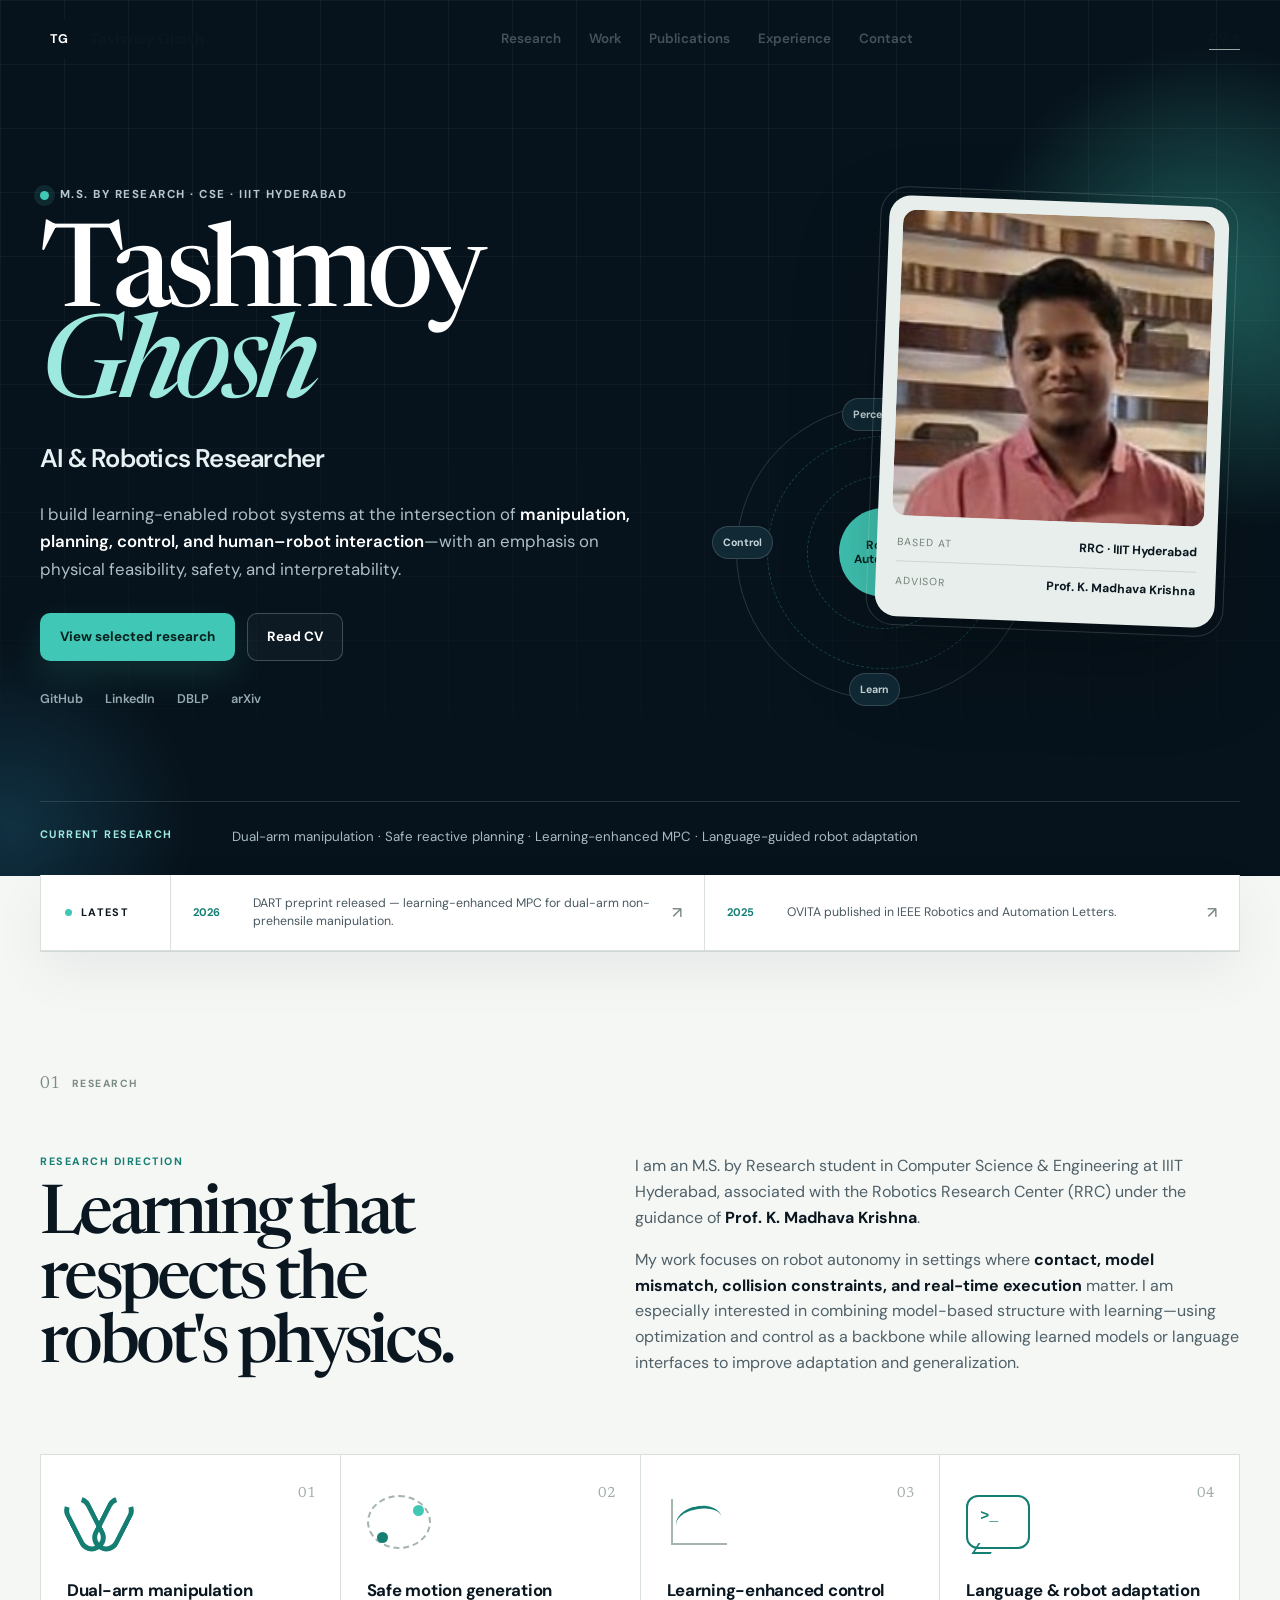
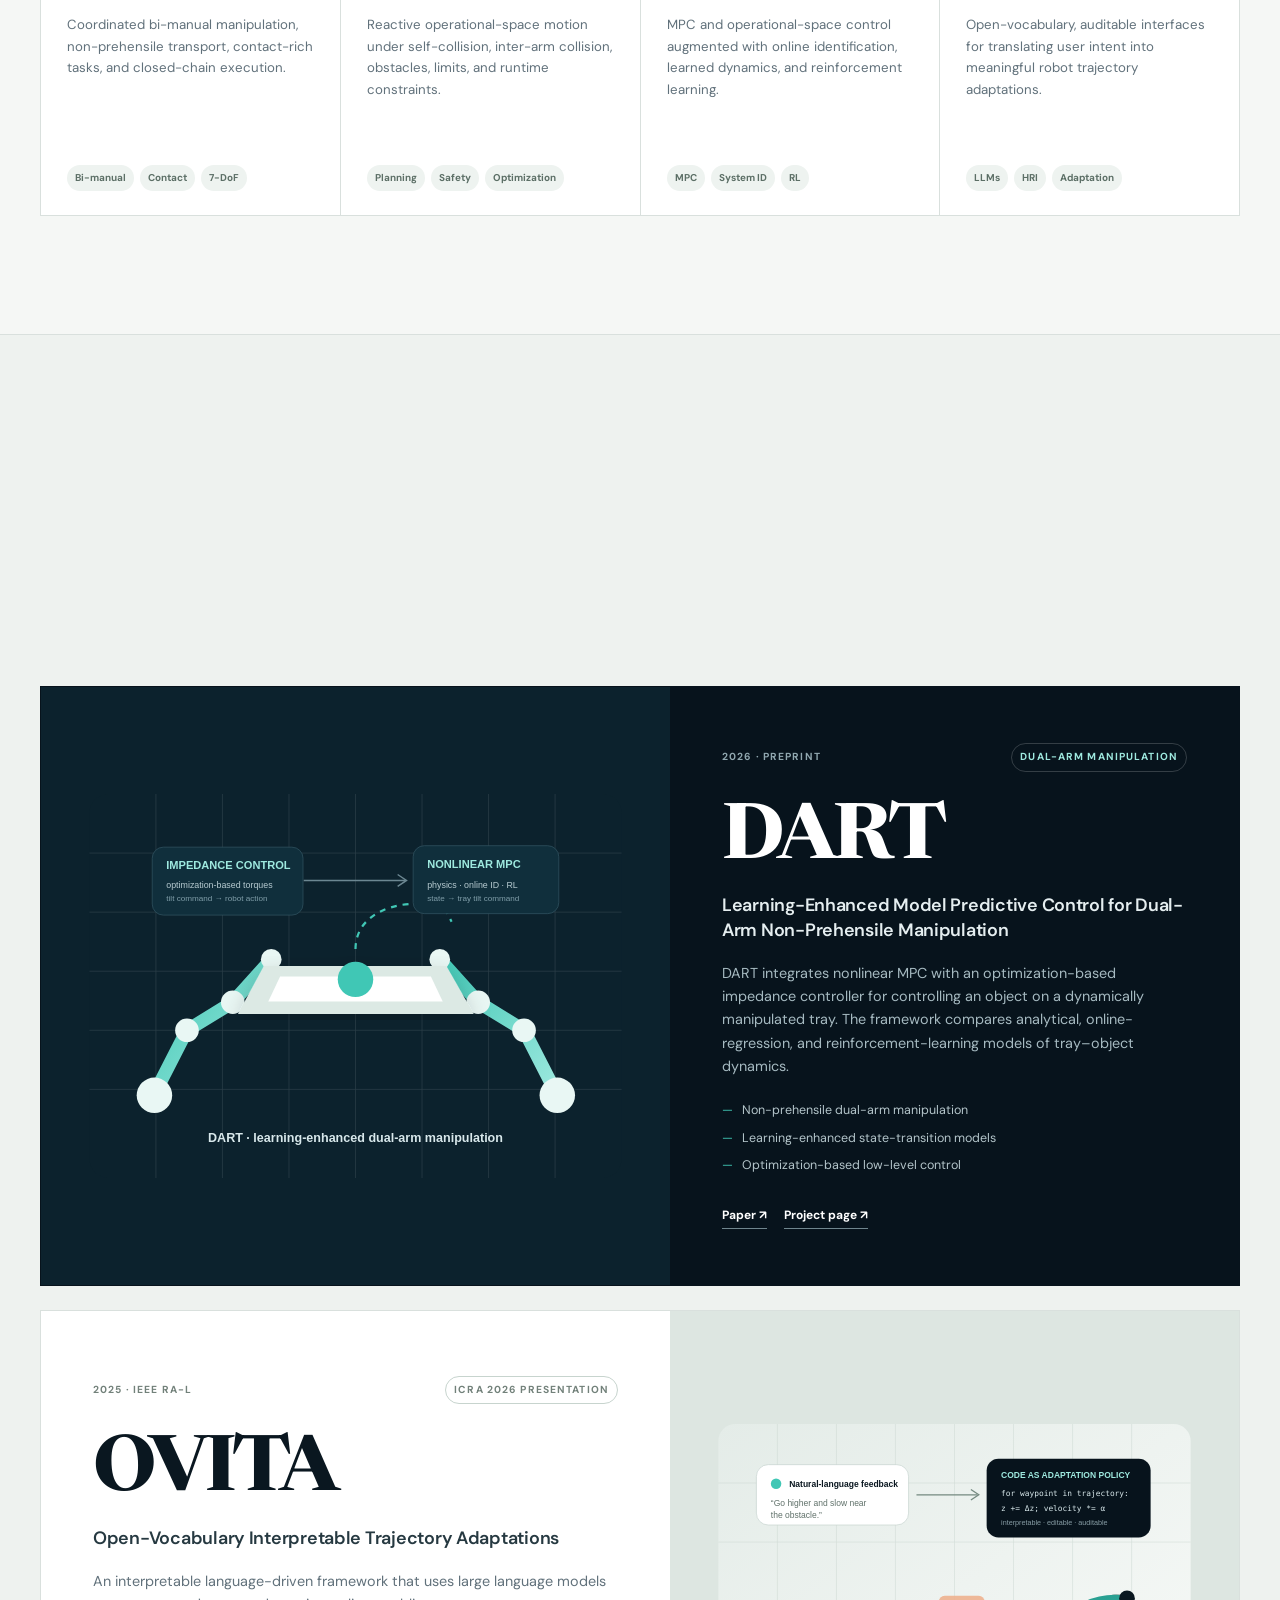
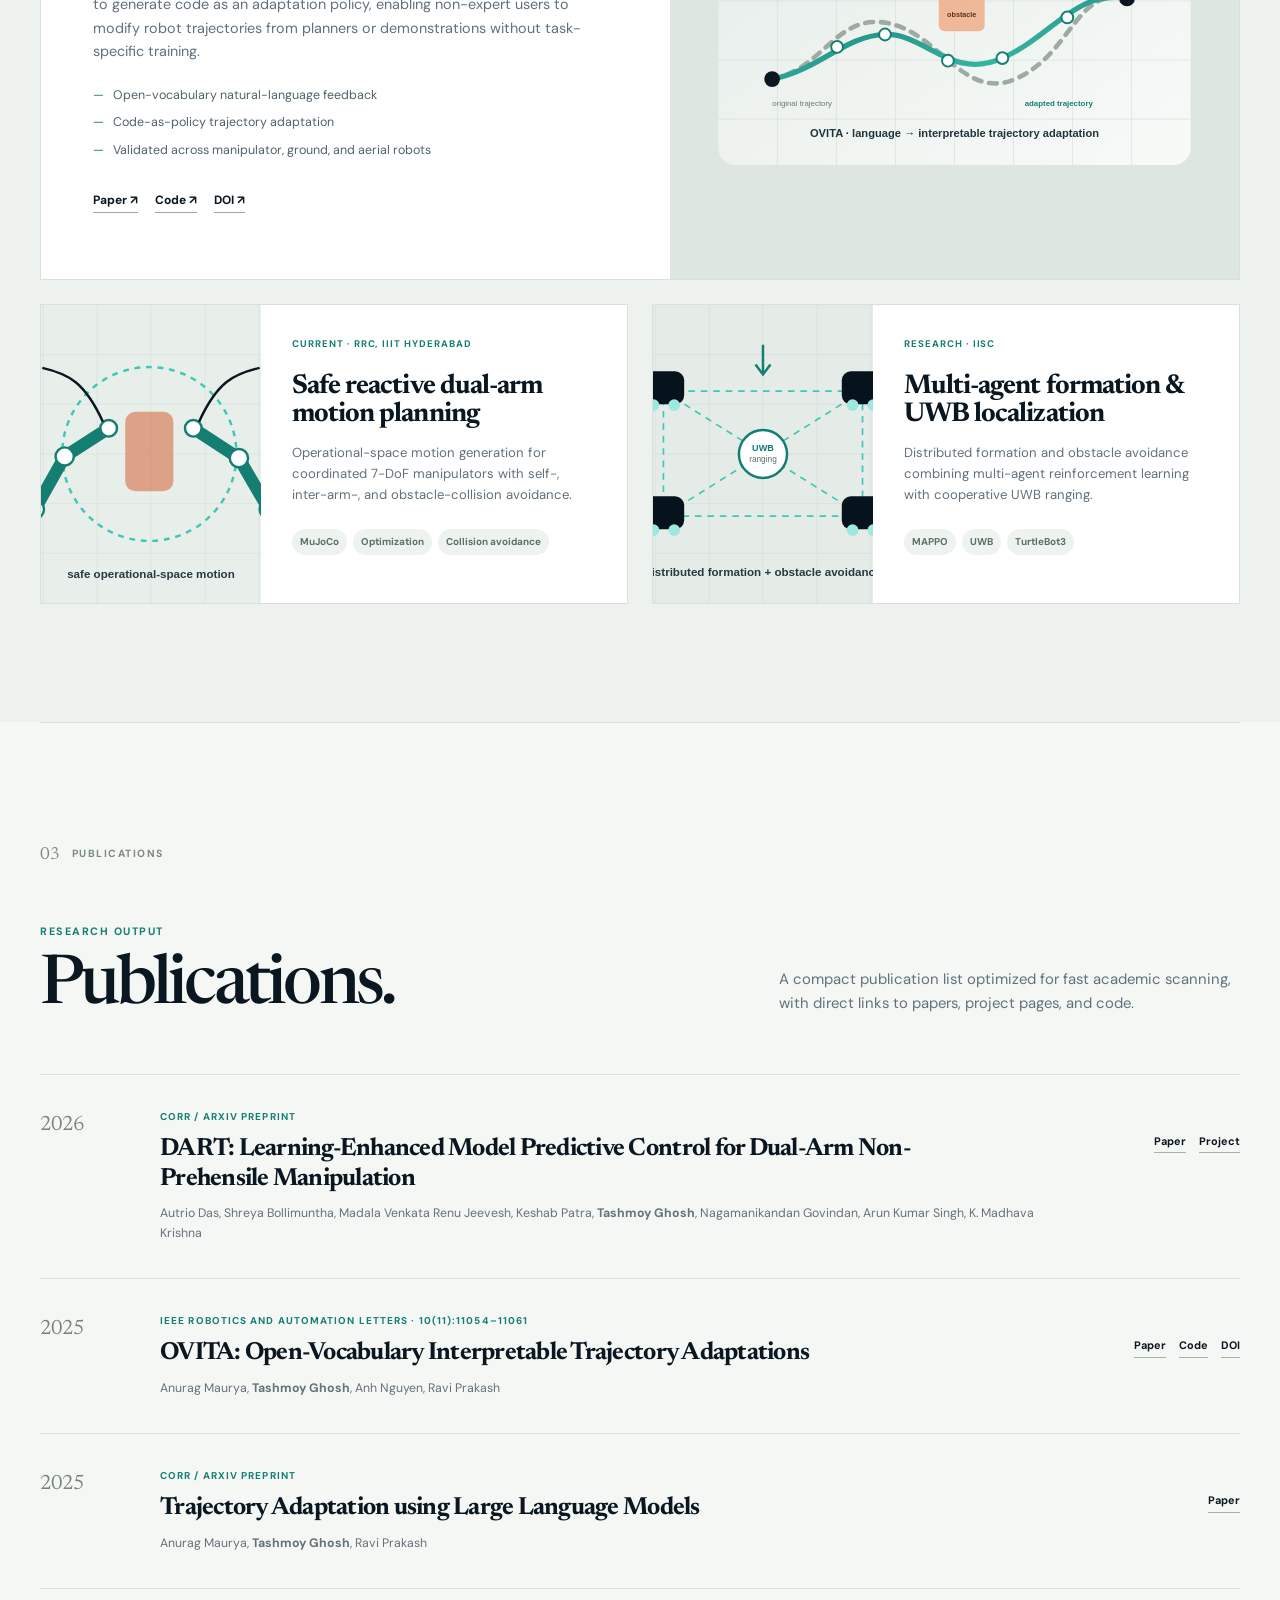
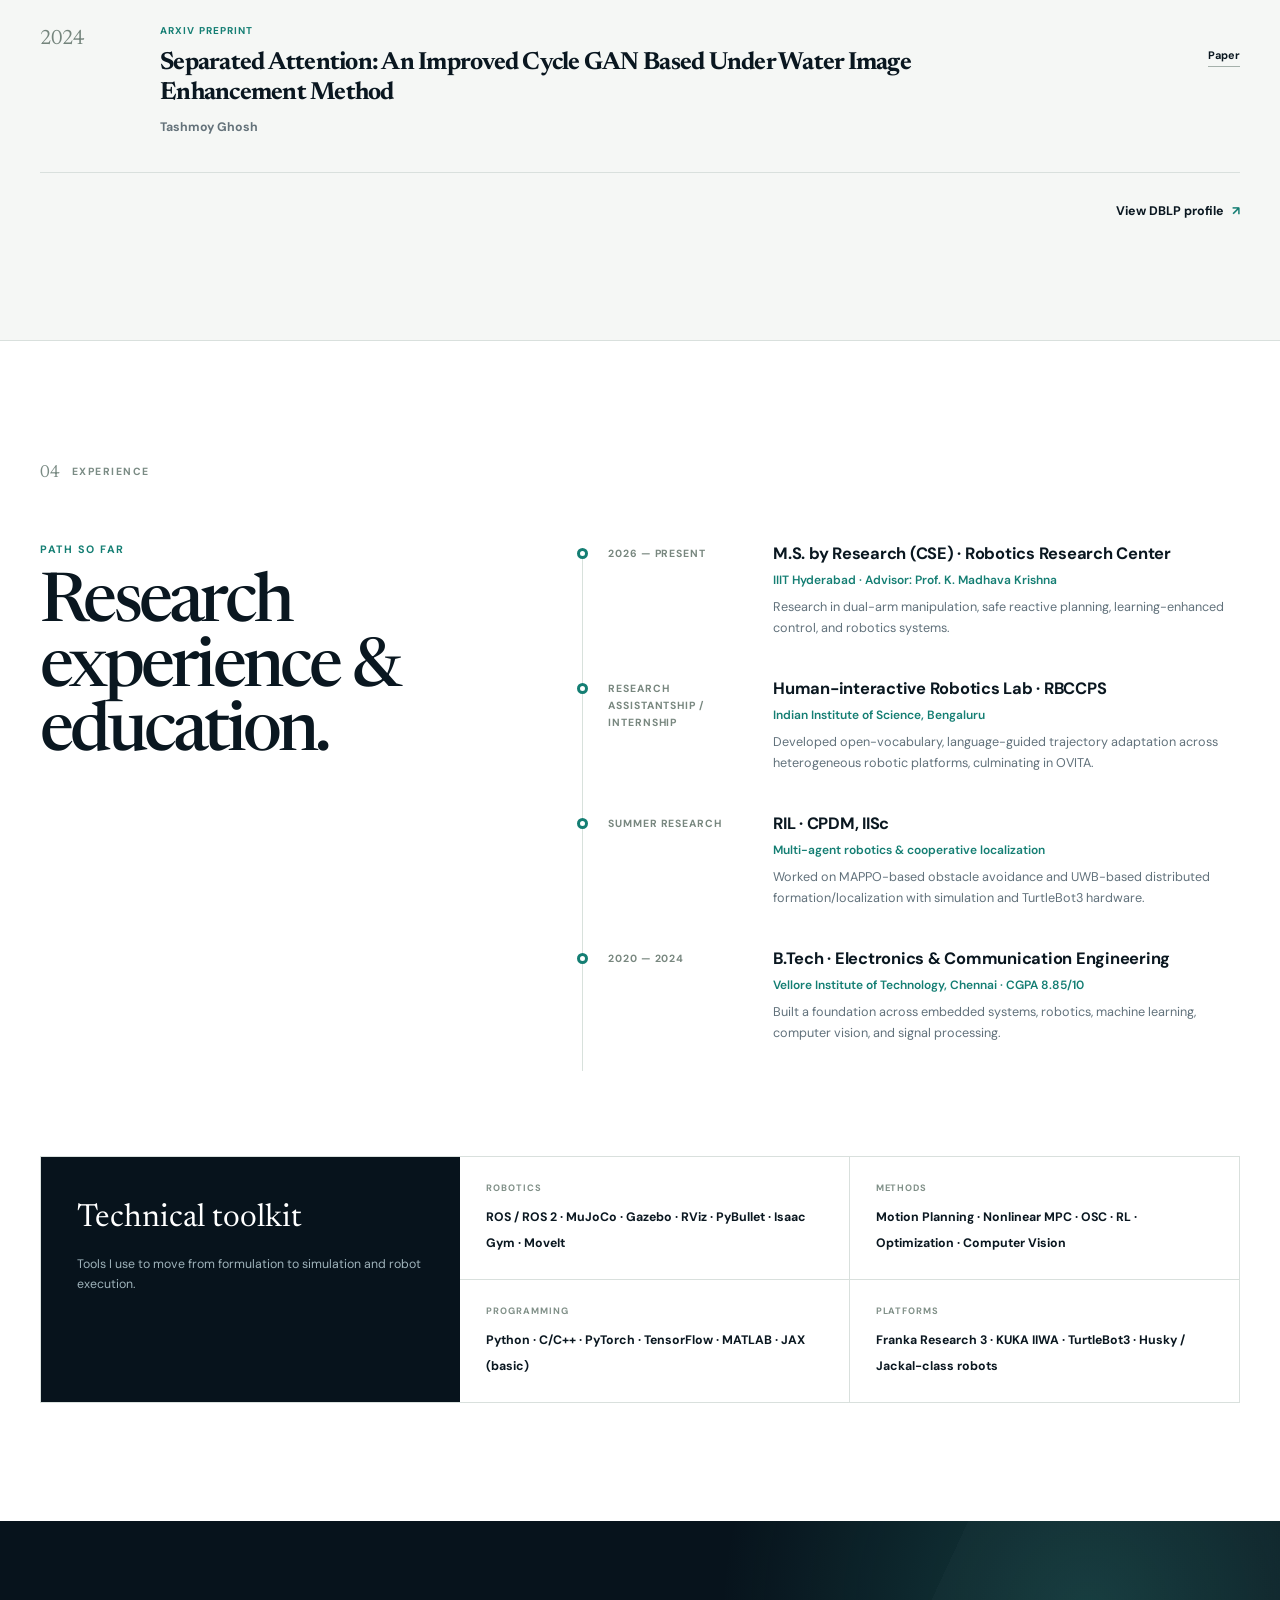
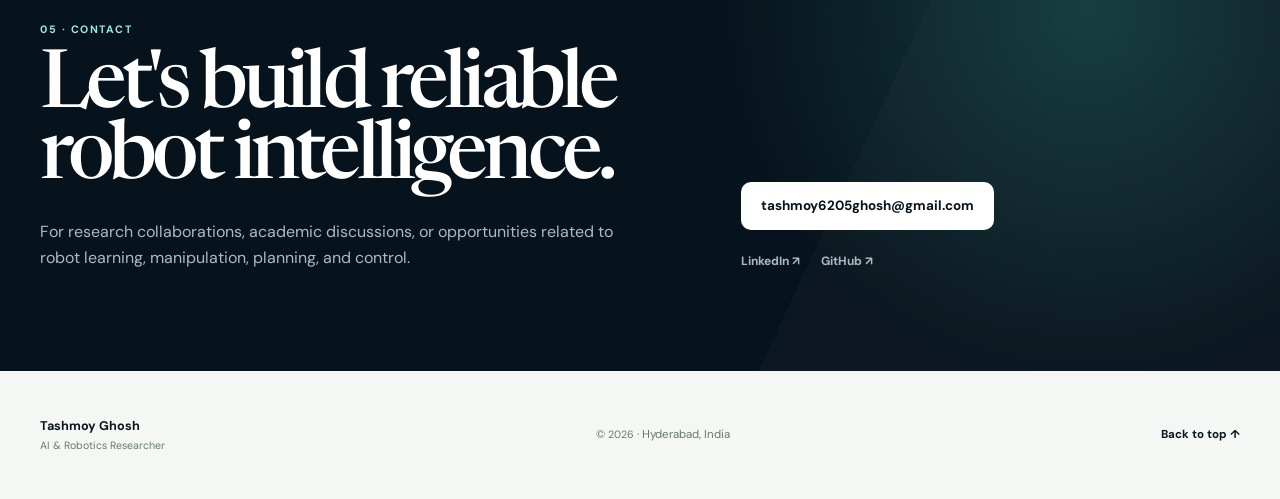
==== index.html @ d4a2280a "Update portfolio" ====
<!doctype html>
<html lang="en">
<head>
  <meta charset="utf-8" />
  <meta name="viewport" content="width=device-width, initial-scale=1" />
  <meta name="theme-color" content="#07131c" />
  <meta name="description" content="Tashmoy Ghosh — AI & Robotics Researcher and M.S. by Research (CSE) student at IIIT Hyderabad. Research in robot learning, dual-arm manipulation, safe motion generation, model predictive control, and language-guided robotics." />
  <meta name="author" content="Tashmoy Ghosh" />
  <meta name="robots" content="index,follow" />
  <link rel="canonical" href="https://tashmoy966.github.io/" />
  <meta property="og:title" content="Tashmoy Ghosh | AI & Robotics Researcher" />
  <meta property="og:description" content="Research portfolio spanning robot learning, dual-arm manipulation, safe motion generation, model predictive control, and interpretable human–robot interaction." />
  <meta property="og:type" content="website" />
  <meta property="og:url" content="https://tashmoy966.github.io/" />
  <meta property="og:image" content="assets/tashmoy-ghosh.jpg" />
  <meta name="twitter:card" content="summary" />
  <title>Tashmoy Ghosh | AI & Robotics Researcher</title>
  <link rel="icon" href="assets/favicon.svg" type="image/svg+xml" />
  <link rel="preconnect" href="https://fonts.googleapis.com" />
  <link rel="preconnect" href="https://fonts.gstatic.com" crossorigin />
  <link href="https://fonts.googleapis.com/css2?family=DM+Sans:wght@400;500;600;700&family=Newsreader:opsz,wght@6..72,500;6..72,600&display=swap" rel="stylesheet" />
  <link rel="stylesheet" href="styles.css" />
  <script type="application/ld+json">
  {
    "@context": "https://schema.org",
    "@type": "Person",
    "name": "Tashmoy Ghosh",
    "url": "https://tashmoy966.github.io/",
    "image": "https://tashmoy966.github.io/assets/tashmoy-ghosh.jpg",
    "jobTitle": "AI & Robotics Researcher",
    "affiliation": {
      "@type": "EducationalOrganization",
      "name": "International Institute of Information Technology, Hyderabad"
    },
    "alumniOf": {
      "@type": "CollegeOrUniversity",
      "name": "Vellore Institute of Technology, Chennai"
    },
    "knowsAbout": [
      "Robot Learning", "Dual-Arm Manipulation", "Motion Planning", "Model Predictive Control",
      "Operational Space Control", "Reinforcement Learning", "Human-Robot Interaction"
    ],
    "sameAs": [
      "https://www.linkedin.com/in/tashmoy-ghosh-81ab42217/",
      "https://github.com/Tashmoy966",
      "https://dblp.org/pid/375/3128"
    ]
  }
  </script>
</head>
<body>
  <a class="skip-link" href="#main">Skip to content</a>
  <div class="scroll-progress" id="scrollProgress" aria-hidden="true"></div>

  <header class="site-header" id="top">
    <nav class="nav shell" aria-label="Primary navigation">
      <a class="brand" href="#top" aria-label="Tashmoy Ghosh home">
        <span class="brand-mark">TG</span><span class="brand-name">Tashmoy Ghosh</span>
      </a>
      <div class="nav-links" id="navLinks">
        <a href="#research">Research</a>
        <a href="#work">Work</a>
        <a href="#publications">Publications</a>
        <a href="#experience">Experience</a>
        <a href="#contact">Contact</a>
      </div>
      <div class="nav-actions">
        <a class="nav-cv" href="cv.html">CV <span aria-hidden="true">↗</span></a>
        <button class="menu-button" id="menuButton" aria-expanded="false" aria-controls="navLinks" aria-label="Open navigation menu">
          <span></span><span></span>
        </button>
      </div>
    </nav>
  </header>

  <main id="main">
    <section class="hero">
      <div class="hero-bg" aria-hidden="true">
        <div class="hero-grid"></div>
        <div class="orb orb-a"></div><div class="orb orb-b"></div>
      </div>
      <div class="hero-inner shell">
        <div class="hero-copy reveal">
          <div class="hero-kicker"><span class="signal"></span> M.S. by Research · CSE · IIIT Hyderabad</div>
          <h1>Tashmoy<br /><em>Ghosh</em></h1>
          <p class="hero-role">AI &amp; Robotics Researcher</p>
          <p class="hero-intro">I build learning-enabled robot systems at the intersection of <strong>manipulation, planning, control, and human–robot interaction</strong>—with an emphasis on physical feasibility, safety, and interpretability.</p>
          <div class="hero-actions">
            <a class="button primary" href="#work">View selected research</a>
            <a class="button subtle" href="cv.html">Read CV</a>
          </div>
          <div class="profile-links" aria-label="External profiles">
            <a href="https://github.com/Tashmoy966" target="_blank" rel="noopener">GitHub</a>
            <a href="https://www.linkedin.com/in/tashmoy-ghosh-81ab42217/" target="_blank" rel="noopener">LinkedIn</a>
            <a href="https://dblp.org/pid/375/3128" target="_blank" rel="noopener">DBLP</a>
            <a href="https://arxiv.org/search/?query=Tashmoy+Ghosh&searchtype=author" target="_blank" rel="noopener">arXiv</a>
          </div>
        </div>

        <aside class="hero-stage reveal" aria-label="Portrait and research overview">
          <div class="portrait-card">
            <img src="assets/tashmoy-ghosh.jpg" alt="Portrait of Tashmoy Ghosh" />
            <div class="portrait-meta">
              <div><span>Based at</span><strong>RRC · IIIT Hyderabad</strong></div>
              <div><span>Advisor</span><strong>Prof. K. Madhava Krishna</strong></div>
            </div>
          </div>
          <div class="research-loop" aria-label="Research loop: perceive, plan, learn, control">
            <div class="loop-center"><span>Robot<br />Autonomy</span></div>
            <div class="loop-node n1">Perceive</div>
            <div class="loop-node n2">Plan</div>
            <div class="loop-node n3">Learn</div>
            <div class="loop-node n4">Control</div>
          </div>
        </aside>
      </div>
      <div class="hero-bottom shell reveal">
        <span>Current research</span>
        <p>Dual-arm manipulation · Safe reactive planning · Learning-enhanced MPC · Language-guided robot adaptation</p>
      </div>
    </section>

    <section class="latest shell reveal" aria-label="Latest research updates">
      <div class="latest-title"><span class="mini-dot"></span> Latest</div>
      <a class="latest-item" href="https://arxiv.org/abs/2604.17833" target="_blank" rel="noopener">
        <time>2026</time><span>DART preprint released — learning-enhanced MPC for dual-arm non-prehensile manipulation.</span><b>↗</b>
      </a>
      <a class="latest-item" href="https://doi.org/10.1109/LRA.2025.3606309" target="_blank" rel="noopener">
        <time>2025</time><span>OVITA published in IEEE Robotics and Automation Letters.</span><b>↗</b>
      </a>
    </section>

    <section class="section shell" id="research">
      <div class="section-index reveal"><span>01</span><p>Research</p></div>
      <div class="research-intro">
        <div class="section-heading reveal">
          <p class="eyebrow">Research direction</p>
          <h2>Learning that respects the robot's physics.</h2>
        </div>
        <div class="research-copy reveal">
          <p>I am an M.S. by Research student in Computer Science &amp; Engineering at IIIT Hyderabad, associated with the Robotics Research Center (RRC) under the guidance of <strong>Prof. K. Madhava Krishna</strong>.</p>
          <p>My work focuses on robot autonomy in settings where <strong>contact, model mismatch, collision constraints, and real-time execution</strong> matter. I am especially interested in combining model-based structure with learning—using optimization and control as a backbone while allowing learned models or language interfaces to improve adaptation and generalization.</p>
        </div>
      </div>

      <div class="focus-grid">
        <article class="focus-card reveal">
          <div class="focus-icon"><span class="icon-dual" aria-hidden="true"></span></div>
          <span class="focus-num">01</span>
          <h3>Dual-arm manipulation</h3>
          <p>Coordinated bi-manual manipulation, non-prehensile transport, contact-rich tasks, and closed-chain execution.</p>
          <div class="chips"><span>Bi-manual</span><span>Contact</span><span>7-DoF</span></div>
        </article>
        <article class="focus-card reveal">
          <div class="focus-icon"><span class="icon-path" aria-hidden="true"></span></div>
          <span class="focus-num">02</span>
          <h3>Safe motion generation</h3>
          <p>Reactive operational-space motion under self-collision, inter-arm collision, obstacles, limits, and runtime constraints.</p>
          <div class="chips"><span>Planning</span><span>Safety</span><span>Optimization</span></div>
        </article>
        <article class="focus-card reveal">
          <div class="focus-icon"><span class="icon-control" aria-hidden="true"></span></div>
          <span class="focus-num">03</span>
          <h3>Learning-enhanced control</h3>
          <p>MPC and operational-space control augmented with online identification, learned dynamics, and reinforcement learning.</p>
          <div class="chips"><span>MPC</span><span>System ID</span><span>RL</span></div>
        </article>
        <article class="focus-card reveal">
          <div class="focus-icon"><span class="icon-language" aria-hidden="true"></span></div>
          <span class="focus-num">04</span>
          <h3>Language &amp; robot adaptation</h3>
          <p>Open-vocabulary, auditable interfaces for translating user intent into meaningful robot trajectory adaptations.</p>
          <div class="chips"><span>LLMs</span><span>HRI</span><span>Adaptation</span></div>
        </article>
      </div>
    </section>

    <section class="section work-section" id="work">
      <div class="shell">
        <div class="section-index reveal"><span>02</span><p>Selected work</p></div>
        <div class="section-heading split reveal">
          <div><p class="eyebrow">Featured research</p><h2>Selected work.</h2></div>
          <p>Projects that best represent my current research trajectory—from model-based control and dual-arm manipulation to language-guided robot adaptation.</p>
        </div>

        <article class="feature feature-dark reveal">
          <div class="feature-visual"><img src="assets/dart-visual.svg" alt="Stylized visual abstract of DART showing two robot arms controlling a tray through an MPC feedback loop" /></div>
          <div class="feature-content">
            <div class="feature-topline"><span>2026 · Preprint</span><span class="venue">Dual-arm manipulation</span></div>
            <h3>DART</h3>
            <p class="feature-subtitle">Learning-Enhanced Model Predictive Control for Dual-Arm Non-Prehensile Manipulation</p>
            <p>DART integrates nonlinear MPC with an optimization-based impedance controller for controlling an object on a dynamically manipulated tray. The framework compares analytical, online-regression, and reinforcement-learning models of tray–object dynamics.</p>
            <ul class="feature-points"><li>Non-prehensile dual-arm manipulation</li><li>Learning-enhanced state-transition models</li><li>Optimization-based low-level control</li></ul>
            <div class="feature-links"><a href="https://arxiv.org/abs/2604.17833" target="_blank" rel="noopener">Paper ↗</a><a href="https://dart-icra.github.io/dart/" target="_blank" rel="noopener">Project page ↗</a></div>
          </div>
        </article>

        <article class="feature reveal">
          <div class="feature-content">
            <div class="feature-topline"><span>2025 · IEEE RA-L</span><span class="venue">ICRA 2026 presentation</span></div>
            <h3>OVITA</h3>
            <p class="feature-subtitle">Open-Vocabulary Interpretable Trajectory Adaptations</p>
            <p>An interpretable language-driven framework that uses large language models to generate code as an adaptation policy, enabling non-expert users to modify robot trajectories from planners or demonstrations without task-specific training.</p>
            <ul class="feature-points"><li>Open-vocabulary natural-language feedback</li><li>Code-as-policy trajectory adaptation</li><li>Validated across manipulator, ground, and aerial robots</li></ul>
            <div class="feature-links"><a href="https://arxiv.org/abs/2508.17260" target="_blank" rel="noopener">Paper ↗</a><a href="https://github.com/anurag-overfits/OVITA" target="_blank" rel="noopener">Code ↗</a><a href="https://doi.org/10.1109/LRA.2025.3606309" target="_blank" rel="noopener">DOI ↗</a></div>
          </div>
          <div class="feature-visual"><img src="assets/ovita-visual.svg" alt="Stylized visual abstract of OVITA showing natural-language feedback transformed into code and an adapted robot trajectory" /></div>
        </article>

        <div class="secondary-work">
          <article class="project-card reveal">
            <img src="assets/safety-visual.svg" alt="Stylized operational-space obstacle avoidance diagram" />
            <div><span class="project-kicker">Current · RRC, IIIT Hyderabad</span><h3>Safe reactive dual-arm motion planning</h3><p>Operational-space motion generation for coordinated 7-DoF manipulators with self-, inter-arm-, and obstacle-collision avoidance.</p><div class="chips"><span>MuJoCo</span><span>Optimization</span><span>Collision avoidance</span></div></div>
          </article>
          <article class="project-card reveal">
            <img src="assets/multiagent-visual.svg" alt="Stylized multi-robot formation and UWB localization diagram" />
            <div><span class="project-kicker">Research · IISc</span><h3>Multi-agent formation &amp; UWB localization</h3><p>Distributed formation and obstacle avoidance combining multi-agent reinforcement learning with cooperative UWB ranging.</p><div class="chips"><span>MAPPO</span><span>UWB</span><span>TurtleBot3</span></div></div>
          </article>
        </div>
      </div>
    </section>

    <section class="section shell" id="publications">
      <div class="section-index reveal"><span>03</span><p>Publications</p></div>
      <div class="section-heading split reveal">
        <div><p class="eyebrow">Research output</p><h2>Publications.</h2></div>
        <p>A compact publication list optimized for fast academic scanning, with direct links to papers, project pages, and code.</p>
      </div>

      <div class="pub-list">
        <article class="pub-row reveal">
          <div class="pub-year">2026</div>
          <div class="pub-info">
            <span class="pub-venue">CoRR / arXiv preprint</span>
            <h3>DART: Learning-Enhanced Model Predictive Control for Dual-Arm Non-Prehensile Manipulation</h3>
            <p>Autrio Das, Shreya Bollimuntha, Madala Venkata Renu Jeevesh, Keshab Patra, <strong>Tashmoy Ghosh</strong>, Nagamanikandan Govindan, Arun Kumar Singh, K. Madhava Krishna</p>
          </div>
          <div class="pub-actions"><a href="https://arxiv.org/abs/2604.17833" target="_blank" rel="noopener">Paper</a><a href="https://dart-icra.github.io/dart/" target="_blank" rel="noopener">Project</a></div>
        </article>
        <article class="pub-row reveal">
          <div class="pub-year">2025</div>
          <div class="pub-info">
            <span class="pub-venue">IEEE Robotics and Automation Letters · 10(11):11054–11061</span>
            <h3>OVITA: Open-Vocabulary Interpretable Trajectory Adaptations</h3>
            <p>Anurag Maurya, <strong>Tashmoy Ghosh</strong>, Anh Nguyen, Ravi Prakash</p>
          </div>
          <div class="pub-actions"><a href="https://arxiv.org/abs/2508.17260" target="_blank" rel="noopener">Paper</a><a href="https://github.com/anurag-overfits/OVITA" target="_blank" rel="noopener">Code</a><a href="https://doi.org/10.1109/LRA.2025.3606309" target="_blank" rel="noopener">DOI</a></div>
        </article>
        <article class="pub-row reveal">
          <div class="pub-year">2025</div>
          <div class="pub-info">
            <span class="pub-venue">CoRR / arXiv preprint</span>
            <h3>Trajectory Adaptation using Large Language Models</h3>
            <p>Anurag Maurya, <strong>Tashmoy Ghosh</strong>, Ravi Prakash</p>
          </div>
          <div class="pub-actions"><a href="https://arxiv.org/abs/2504.12755" target="_blank" rel="noopener">Paper</a></div>
        </article>
        <article class="pub-row reveal">
          <div class="pub-year">2024</div>
          <div class="pub-info">
            <span class="pub-venue">arXiv preprint</span>
            <h3>Separated Attention: An Improved Cycle GAN Based Under Water Image Enhancement Method</h3>
            <p><strong>Tashmoy Ghosh</strong></p>
          </div>
          <div class="pub-actions"><a href="https://arxiv.org/abs/2404.07649" target="_blank" rel="noopener">Paper</a></div>
        </article>
      </div>
      <div class="pub-footer reveal"><a href="https://dblp.org/pid/375/3128" target="_blank" rel="noopener">View DBLP profile <span>↗</span></a></div>
    </section>

    <section class="section experience-section" id="experience">
      <div class="shell">
        <div class="section-index reveal"><span>04</span><p>Experience</p></div>
        <div class="experience-layout">
          <div class="section-heading reveal"><p class="eyebrow">Path so far</p><h2>Research experience &amp; education.</h2></div>
          <div class="timeline">
            <article class="timeline-item reveal"><div class="timeline-marker"></div><div class="timeline-when">2026 — Present</div><div class="timeline-body"><h3>M.S. by Research (CSE) · Robotics Research Center</h3><p class="meta">IIIT Hyderabad · Advisor: Prof. K. Madhava Krishna</p><p>Research in dual-arm manipulation, safe reactive planning, learning-enhanced control, and robotics systems.</p></div></article>
            <article class="timeline-item reveal"><div class="timeline-marker"></div><div class="timeline-when">Research Assistantship / Internship</div><div class="timeline-body"><h3>Human-interactive Robotics Lab · RBCCPS</h3><p class="meta">Indian Institute of Science, Bengaluru</p><p>Developed open-vocabulary, language-guided trajectory adaptation across heterogeneous robotic platforms, culminating in OVITA.</p></div></article>
            <article class="timeline-item reveal"><div class="timeline-marker"></div><div class="timeline-when">Summer research</div><div class="timeline-body"><h3>RIL · CPDM, IISc</h3><p class="meta">Multi-agent robotics &amp; cooperative localization</p><p>Worked on MAPPO-based obstacle avoidance and UWB-based distributed formation/localization with simulation and TurtleBot3 hardware.</p></div></article>
            <article class="timeline-item reveal"><div class="timeline-marker"></div><div class="timeline-when">2020 — 2024</div><div class="timeline-body"><h3>B.Tech · Electronics &amp; Communication Engineering</h3><p class="meta">Vellore Institute of Technology, Chennai · CGPA 8.85/10</p><p>Built a foundation across embedded systems, robotics, machine learning, computer vision, and signal processing.</p></div></article>
          </div>
        </div>

        <div class="toolkit reveal">
          <div class="toolkit-title"><span>Technical toolkit</span><p>Tools I use to move from formulation to simulation and robot execution.</p></div>
          <div class="toolkit-grid">
            <div><span>Robotics</span><strong>ROS / ROS 2 · MuJoCo · Gazebo · RViz · PyBullet · Isaac Gym · MoveIt</strong></div>
            <div><span>Methods</span><strong>Motion Planning · Nonlinear MPC · OSC · RL · Optimization · Computer Vision</strong></div>
            <div><span>Programming</span><strong>Python · C/C++ · PyTorch · TensorFlow · MATLAB · JAX (basic)</strong></div>
            <div><span>Platforms</span><strong>Franka Research 3 · KUKA IIWA · TurtleBot3 · Husky / Jackal-class robots</strong></div>
          </div>
        </div>
      </div>
    </section>

    <section class="contact" id="contact">
      <div class="contact-bg" aria-hidden="true"></div>
      <div class="shell contact-inner reveal">
        <div>
          <p class="eyebrow light">05 · Contact</p>
          <h2>Let's build reliable robot intelligence.</h2>
          <p>For research collaborations, academic discussions, or opportunities related to robot learning, manipulation, planning, and control.</p>
        </div>
        <div class="contact-actions">
          <a class="button white" href="mailto:tashmoy6205ghosh@gmail.com">tashmoy6205ghosh@gmail.com</a>
          <div class="contact-links"><a href="https://www.linkedin.com/in/tashmoy-ghosh-81ab42217/" target="_blank" rel="noopener">LinkedIn ↗</a><a href="https://github.com/Tashmoy966" target="_blank" rel="noopener">GitHub ↗</a></div>
        </div>
      </div>
    </section>
  </main>

  <footer class="footer shell">
    <div><strong>Tashmoy Ghosh</strong><span>AI &amp; Robotics Researcher</span></div>
    <p>© <span id="year"></span> · Hyderabad, India</p>
    <a href="#top">Back to top ↑</a>
  </footer>

  <script src="script.js"></script>
</body>
</html>
---- styles.css ----
:root{
  --ink:#0a1720;--ink-2:#142732;--muted:#61717b;--soft:#7f8c94;--paper:#f5f7f5;--white:#fff;
  --line:#d9e0dd;--line-dark:rgba(255,255,255,.12);--navy:#07131c;--navy-2:#0b202b;
  --accent:#41c7b5;--accent-2:#9ee9df;--accent-dark:#147e73;--warm:#e8f0ec;
  --max:1200px;--radius:18px;--shadow:0 28px 70px rgba(6,22,30,.13);
}
*{box-sizing:border-box}
html{scroll-behavior:smooth}
body{margin:0;background:var(--paper);color:var(--ink);font-family:"DM Sans",system-ui,-apple-system,"Segoe UI",sans-serif;line-height:1.62;-webkit-font-smoothing:antialiased}
body.menu-open{overflow:hidden}
a{color:inherit}img{display:block;max-width:100%}.shell{width:min(calc(100% - 48px),var(--max));margin-inline:auto}.skip-link{position:fixed;z-index:2000;left:12px;top:12px;transform:translateY(-150%);padding:10px 14px;background:#fff;color:#000;border-radius:8px}.skip-link:focus{transform:none}
.scroll-progress{position:fixed;z-index:1500;inset:0 auto auto 0;height:3px;width:0;background:var(--accent)}
.site-header{position:fixed;z-index:1200;top:0;left:0;right:0;border-bottom:1px solid transparent;transition:background .25s,border-color .25s,box-shadow .25s}.site-header.scrolled{background:rgba(245,247,245,.9);backdrop-filter:blur(16px);border-color:rgba(217,224,221,.85);box-shadow:0 8px 30px rgba(10,23,32,.04)}
.nav{height:78px;display:flex;align-items:center;justify-content:space-between;gap:24px}.brand{display:flex;align-items:center;gap:12px;text-decoration:none}.brand-mark{display:grid;place-items:center;width:38px;height:38px;border-radius:11px;background:var(--navy);color:white;font-weight:700;font-size:.79rem;letter-spacing:.02em}.brand-name{font-weight:700;font-size:.94rem;letter-spacing:-.01em}.nav-links{display:flex;align-items:center;gap:28px}.nav-links a{font-size:.84rem;color:#43525b;text-decoration:none;font-weight:600;transition:color .2s}.nav-links a:hover,.nav-links a.active{color:var(--accent-dark)}.nav-actions{display:flex;align-items:center;gap:16px}.nav-cv{text-decoration:none;font-weight:700;font-size:.83rem;border-bottom:1px solid #98aaa2}.menu-button{display:none;background:none;border:0;padding:7px}.menu-button span{display:block;width:24px;height:2px;background:var(--ink);margin:6px 0;transition:transform .2s}

.hero{position:relative;overflow:hidden;background:var(--navy);color:white;padding-top:78px;min-height:800px}.hero-bg{position:absolute;inset:0;overflow:hidden}.hero-grid{position:absolute;inset:0;background-image:linear-gradient(rgba(255,255,255,.045) 1px,transparent 1px),linear-gradient(90deg,rgba(255,255,255,.045) 1px,transparent 1px);background-size:64px 64px;mask-image:linear-gradient(to bottom,black 20%,transparent 100%)}.orb{position:absolute;border-radius:50%;filter:blur(10px);opacity:.45}.orb-a{width:500px;height:500px;right:-180px;top:40px;background:radial-gradient(circle,var(--accent) 0,transparent 68%)}.orb-b{width:380px;height:380px;left:-180px;bottom:-140px;background:radial-gradient(circle,#1d5671 0,transparent 68%)}
.hero-inner{position:relative;z-index:1;display:grid;grid-template-columns:1.1fr .9fr;gap:80px;align-items:center;padding-top:108px;padding-bottom:92px}.hero-kicker{display:flex;gap:11px;align-items:center;color:#b6c7ce;text-transform:uppercase;letter-spacing:.13em;font-size:.72rem;font-weight:700}.signal{width:9px;height:9px;border-radius:50%;background:var(--accent);box-shadow:0 0 0 6px rgba(65,199,181,.12)}h1,h2{font-family:"Newsreader",Georgia,serif;font-weight:500}h1{font-size:clamp(5.2rem,9vw,8.5rem);letter-spacing:-.065em;line-height:.79;margin:29px 0 22px}h1 em{font-style:italic;color:var(--accent-2)}.hero-role{font-size:clamp(1.45rem,2vw,2rem);font-weight:600;letter-spacing:-.03em;margin:0 0 22px;color:#e7f1f3}.hero-intro{max-width:700px;color:#aebfc6;font-size:1.05rem;margin:0 0 30px}.hero-intro strong{color:white;font-weight:600}.hero-actions{display:flex;gap:12px;flex-wrap:wrap}.button{display:inline-flex;min-height:48px;align-items:center;justify-content:center;padding:0 19px;border-radius:10px;text-decoration:none;font-size:.84rem;font-weight:700;border:1px solid transparent;transition:transform .2s,box-shadow .2s,background .2s}.button:hover{transform:translateY(-2px)}.button.primary{background:var(--accent);color:#06201e;box-shadow:0 14px 34px rgba(65,199,181,.15)}.button.subtle{border-color:rgba(255,255,255,.22);color:white;background:rgba(255,255,255,.03)}.profile-links{display:flex;gap:22px;flex-wrap:wrap;margin-top:28px}.profile-links a{font-size:.79rem;text-decoration:none;color:#96aab2;font-weight:600}.profile-links a:hover{color:white}
.hero-stage{position:relative;min-height:505px}.portrait-card{position:absolute;z-index:3;right:18px;top:6px;width:340px;background:#e8eeeb;color:var(--ink);border-radius:22px;padding:14px;box-shadow:0 38px 90px rgba(0,0,0,.28);transform:rotate(2.2deg)}.portrait-card::before{content:"";position:absolute;inset:-9px;border:1px solid rgba(255,255,255,.15);border-radius:28px;z-index:-1}.portrait-card img{width:100%;aspect-ratio:1.02;object-fit:cover;object-position:center 25%;border-radius:14px;filter:saturate(.82) contrast(1.03)}.portrait-meta{padding:17px 6px 4px;display:grid;gap:10px}.portrait-meta div{display:flex;align-items:baseline;justify-content:space-between;gap:16px;border-bottom:1px solid #cbd7d1;padding-bottom:8px}.portrait-meta div:last-child{border-bottom:0}.portrait-meta span{font-size:.65rem;text-transform:uppercase;letter-spacing:.1em;color:#728078}.portrait-meta strong{font-size:.76rem;text-align:right}
.research-loop{position:absolute;left:0;bottom:0;width:295px;height:295px;border:1px solid rgba(255,255,255,.14);border-radius:50%;animation:float 7s ease-in-out infinite}.research-loop::before,.research-loop::after{content:"";position:absolute;border-radius:50%;border:1px dashed rgba(65,199,181,.28)}.research-loop::before{inset:30px}.research-loop::after{inset:70px}.loop-center{position:absolute;z-index:1;inset:102px;display:grid;place-items:center;text-align:center;border-radius:50%;background:var(--accent);color:#07201e;font-weight:700;font-size:.74rem;line-height:1.15}.loop-node{position:absolute;z-index:2;background:#102935;border:1px solid rgba(255,255,255,.16);border-radius:999px;color:#c5d4d9;padding:7px 10px;font-size:.66rem;font-weight:700}.n1{top:-8px;left:105px}.n2{right:-25px;top:120px}.n3{bottom:-7px;left:112px}.n4{left:-25px;top:120px}@keyframes float{50%{transform:translateY(-7px)}}
.hero-bottom{position:relative;z-index:1;display:grid;grid-template-columns:160px 1fr;gap:32px;padding:24px 0 28px;border-top:1px solid rgba(255,255,255,.12);color:#a8bbc2}.hero-bottom span{font-size:.68rem;text-transform:uppercase;letter-spacing:.13em;font-weight:700;color:var(--accent-2)}.hero-bottom p{margin:0;font-size:.83rem}

.latest{position:relative;z-index:5;margin-top:-1px;background:white;border:1px solid var(--line);border-top:0;display:grid;grid-template-columns:130px 1fr 1fr;box-shadow:0 20px 55px rgba(10,23,32,.06)}.latest-title{display:flex;align-items:center;gap:9px;padding:22px 24px;border-right:1px solid var(--line);text-transform:uppercase;letter-spacing:.12em;font-size:.68rem;font-weight:700}.mini-dot{width:7px;height:7px;border-radius:50%;background:var(--accent)}.latest-item{display:grid;grid-template-columns:48px 1fr auto;gap:12px;align-items:center;padding:20px 22px;text-decoration:none;border-right:1px solid var(--line);transition:background .2s}.latest-item:last-child{border-right:0}.latest-item:hover{background:#f0f5f2}.latest-item time{font-size:.69rem;font-weight:700;color:var(--accent-dark)}.latest-item span{font-size:.77rem;line-height:1.45;color:#485861}.latest-item b{font-weight:500;color:#7b8982}

.section{padding:118px 0;border-top:1px solid var(--line)}.section-index{display:flex;gap:12px;align-items:center;margin-bottom:54px;color:#7a8b84}.section-index span{font-family:"Newsreader",Georgia,serif;font-size:1.1rem}.section-index p{margin:0;text-transform:uppercase;letter-spacing:.14em;font-size:.65rem;font-weight:700}.section-heading .eyebrow,.eyebrow{text-transform:uppercase;letter-spacing:.14em;font-size:.67rem;font-weight:700;color:var(--accent-dark);margin:0 0 15px}.section-heading h2{font-size:clamp(3.2rem,5.3vw,5.5rem);line-height:.95;letter-spacing:-.055em;margin:0}.section-heading.split{display:grid;grid-template-columns:1fr .7fr;gap:80px;align-items:end;margin-bottom:54px}.section-heading.split>p{color:var(--muted);margin:0 0 5px;max-width:520px;font-size:.93rem}
.research-intro{display:grid;grid-template-columns:.9fr 1.1fr;gap:100px;align-items:start;margin-bottom:62px}.research-copy{font-size:1rem;color:#4f6068;max-width:690px}.research-copy p:first-child{margin-top:0}.research-copy strong{color:var(--ink)}.focus-grid{display:grid;grid-template-columns:repeat(4,1fr);border:1px solid var(--line);background:var(--line);gap:1px}.focus-card{background:#fff;padding:28px 26px 24px;min-height:360px;display:flex;flex-direction:column;position:relative;overflow:hidden;transition:transform .24s,box-shadow .24s}.focus-card:hover{z-index:2;transform:translateY(-5px);box-shadow:var(--shadow)}.focus-icon{height:78px;display:flex;align-items:center}.focus-num{position:absolute;top:27px;right:24px;color:#a0aca6;font-family:"Newsreader",Georgia,serif;font-size:.92rem}.focus-card h3{font-size:1.05rem;margin:16px 0 10px;letter-spacing:-.015em}.focus-card p{color:var(--muted);font-size:.83rem;margin:0}.chips{display:flex;gap:6px;flex-wrap:wrap;margin-top:auto;padding-top:24px}.chips span{font-size:.62rem;font-weight:700;color:#5c6f66;background:#eef3f0;border-radius:999px;padding:5px 8px}.icon-dual,.icon-path,.icon-control,.icon-language{display:block;position:relative;width:64px;height:54px}.icon-dual::before,.icon-dual::after{content:"";position:absolute;width:18px;height:48px;border:5px solid var(--accent-dark);border-top-color:transparent;border-radius:22px}.icon-dual::before{left:4px;transform:rotate(-27deg)}.icon-dual::after{right:4px;transform:rotate(27deg)}.icon-path{border:2px dashed #a3b4ac;border-radius:50%}.icon-path::before{content:"";position:absolute;width:11px;height:11px;border-radius:50%;background:var(--accent-dark);left:8px;top:35px;box-shadow:36px -27px 0 var(--accent)}.icon-control::before{content:"";position:absolute;inset:4px;border-left:2px solid #a6b4ae;border-bottom:2px solid #a6b4ae}.icon-control::after{content:"";position:absolute;width:46px;height:27px;left:9px;top:11px;border-top:3px solid var(--accent-dark);border-radius:60% 60% 0 0;transform:rotate(-10deg)}.icon-language{border:2px solid var(--accent-dark);border-radius:12px}.icon-language::before{content:">_";position:absolute;left:12px;top:12px;color:var(--accent-dark);font:700 15px/1 monospace}.icon-language::after{content:"";position:absolute;width:17px;height:9px;border-left:2px solid var(--accent-dark);border-bottom:2px solid var(--accent-dark);left:7px;bottom:-7px;transform:skewX(-32deg)}

.work-section{background:#eef2ef}.feature{display:grid;grid-template-columns:1.05fr .95fr;min-height:570px;background:#fff;border:1px solid var(--line);margin-bottom:24px;overflow:hidden}.feature-dark{background:var(--navy);color:white;border-color:var(--navy)}.feature-visual{min-height:100%;display:grid;place-items:center;background:#dde6e1;padding:48px}.feature-dark .feature-visual{background:#0c222d}.feature-visual img{width:100%;height:auto;max-height:420px;object-fit:contain}.feature-content{padding:56px 52px;display:flex;flex-direction:column;justify-content:center}.feature-topline{display:flex;justify-content:space-between;gap:16px;align-items:center;text-transform:uppercase;letter-spacing:.11em;font-size:.64rem;font-weight:700;color:#72817a;margin-bottom:38px}.feature-dark .feature-topline{color:#91a8b0}.venue{padding:5px 8px;border:1px solid #c7d4ce;border-radius:999px}.feature-dark .venue{border-color:rgba(255,255,255,.18);color:var(--accent-2)}.feature h3{font-family:"Newsreader",Georgia,serif;font-size:clamp(3.8rem,6vw,6rem);line-height:.8;letter-spacing:-.055em;margin:0 0 22px}.feature-subtitle{font-size:1.12rem;font-weight:600;line-height:1.35;letter-spacing:-.015em;color:#263941;margin:0 0 20px}.feature-dark .feature-subtitle{color:#e5eef0}.feature-content>p:not(.feature-subtitle){font-size:.9rem;color:var(--muted);margin:0}.feature-dark .feature-content>p:not(.feature-subtitle){color:#a6bac1}.feature-points{list-style:none;padding:0;margin:22px 0 0;display:grid;gap:7px}.feature-points li{font-size:.78rem;color:#51636b}.feature-points li::before{content:"—";color:var(--accent-dark);margin-right:9px}.feature-dark .feature-points li{color:#b4c5ca}.feature-dark .feature-points li::before{color:var(--accent)}.feature-links{display:flex;flex-wrap:wrap;gap:17px;margin-top:31px}.feature-links a{font-size:.75rem;font-weight:700;text-decoration:none;border-bottom:1px solid #9aa9a2;padding-bottom:2px}.feature-dark .feature-links a{color:white;border-color:#6f858d}.feature-links a:hover{color:var(--accent-dark);border-color:var(--accent-dark)}.feature-dark .feature-links a:hover{color:var(--accent-2)}
.secondary-work{display:grid;grid-template-columns:1fr 1fr;gap:24px;margin-top:24px}.project-card{display:grid;grid-template-columns:220px 1fr;background:#fff;border:1px solid var(--line);overflow:hidden;min-height:300px}.project-card>img{width:100%;height:100%;object-fit:cover;background:#e7eeea}.project-card>div{padding:31px}.project-kicker{display:block;text-transform:uppercase;letter-spacing:.1em;font-size:.6rem;font-weight:700;color:var(--accent-dark);margin-bottom:22px}.project-card h3{font-family:"Newsreader",Georgia,serif;font-size:1.7rem;line-height:1.04;letter-spacing:-.035em;margin:0 0 12px}.project-card p{font-size:.82rem;color:var(--muted);margin:0}

.pub-list{border-top:1px solid var(--line)}.pub-row{display:grid;grid-template-columns:90px 1fr 170px;gap:30px;padding:34px 0;border-bottom:1px solid var(--line);align-items:start}.pub-year{font-family:"Newsreader",Georgia,serif;font-size:1.3rem;color:#75857d}.pub-venue{display:block;font-size:.62rem;text-transform:uppercase;letter-spacing:.11em;color:var(--accent-dark);font-weight:700;margin-bottom:10px}.pub-info h3{font-family:"Newsreader",Georgia,serif;font-size:1.55rem;line-height:1.2;letter-spacing:-.03em;margin:0 0 10px;max-width:780px}.pub-info p{margin:0;color:#64727a;font-size:.77rem}.pub-actions{display:flex;justify-content:flex-end;gap:13px;flex-wrap:wrap;padding-top:24px}.pub-actions a{font-size:.68rem;text-decoration:none;font-weight:700;padding-bottom:2px;border-bottom:1px solid #a5b1ab}.pub-actions a:hover{color:var(--accent-dark);border-color:var(--accent-dark)}.pub-footer{display:flex;justify-content:flex-end;margin-top:28px}.pub-footer a{text-decoration:none;font-size:.78rem;font-weight:700}.pub-footer span{color:var(--accent-dark);margin-left:5px}

.experience-section{background:white}.experience-layout{display:grid;grid-template-columns:.8fr 1.2fr;gap:95px}.timeline{position:relative}.timeline::before{content:"";position:absolute;left:5px;top:8px;bottom:10px;width:1px;background:#d8e1dc}.timeline-item{display:grid;grid-template-columns:11px 145px 1fr;gap:20px;padding:0 0 38px;position:relative}.timeline-marker{width:11px;height:11px;border-radius:50%;background:white;border:3px solid var(--accent-dark);z-index:1;margin-top:7px}.timeline-when{font-size:.65rem;text-transform:uppercase;letter-spacing:.09em;color:#78877f;font-weight:700;padding-top:5px}.timeline-body h3{font-size:1.03rem;margin:0 0 3px;letter-spacing:-.015em}.timeline-body .meta{font-size:.75rem;color:var(--accent-dark);font-weight:600;margin:0 0 7px}.timeline-body p:last-child{font-size:.79rem;color:var(--muted);margin:0}.toolkit{margin-top:75px;border:1px solid var(--line);display:grid;grid-template-columns:.7fr 1.3fr}.toolkit-title{background:var(--navy);color:white;padding:36px}.toolkit-title span{font-family:"Newsreader",Georgia,serif;font-size:2rem}.toolkit-title p{font-size:.77rem;color:#9fb3bb;margin:10px 0 0}.toolkit-grid{display:grid;grid-template-columns:1fr 1fr}.toolkit-grid div{padding:24px 26px;border-bottom:1px solid var(--line);border-right:1px solid var(--line)}.toolkit-grid div:nth-child(2n){border-right:0}.toolkit-grid div:nth-last-child(-n+2){border-bottom:0}.toolkit-grid span{display:block;text-transform:uppercase;letter-spacing:.1em;color:#809088;font-size:.58rem;font-weight:700;margin-bottom:7px}.toolkit-grid strong{font-size:.77rem;line-height:1.55}

.contact{position:relative;overflow:hidden;background:var(--navy);color:white;padding:100px 0}.contact-bg{position:absolute;inset:0;background:radial-gradient(circle at 85% 20%,rgba(65,199,181,.22),transparent 32%),linear-gradient(115deg,transparent 0 65%,rgba(255,255,255,.02) 65%)}.contact-inner{position:relative;z-index:1;display:grid;grid-template-columns:1.1fr .9fr;gap:90px;align-items:end}.eyebrow.light{color:var(--accent-2)}.contact h2{font-size:clamp(3.7rem,6.3vw,6.8rem);line-height:.88;letter-spacing:-.06em;margin:0 0 24px;max-width:800px}.contact p:not(.eyebrow){color:#a9bbc2;max-width:680px;margin:0}.contact-actions{display:flex;flex-direction:column;align-items:flex-start;gap:22px}.button.white{background:white;color:var(--navy);max-width:100%;overflow-wrap:anywhere}.contact-links{display:flex;gap:21px}.contact-links a{font-size:.75rem;text-decoration:none;color:#a8bbc2;font-weight:700}.contact-links a:hover{color:white}.footer{min-height:128px;display:flex;align-items:center;justify-content:space-between;gap:24px;color:#677871;font-size:.72rem}.footer div{display:flex;flex-direction:column}.footer strong{color:var(--ink);font-size:.79rem}.footer span{font-size:.66rem}.footer a{text-decoration:none;font-weight:700;color:var(--ink)}

.reveal{opacity:0;transform:translateY(18px);transition:opacity .65s cubic-bezier(.2,.7,.2,1),transform .65s cubic-bezier(.2,.7,.2,1)}.reveal.visible{opacity:1;transform:none}

@media(max-width:1020px){.hero-inner{grid-template-columns:1fr;gap:52px;padding-top:100px}.hero-stage{min-height:430px;max-width:760px}.portrait-card{right:8%;width:320px}.research-loop{left:8%;bottom:28px;width:270px;height:270px}.loop-center{inset:92px}.n2,.n4{top:108px}.research-intro,.experience-layout{grid-template-columns:1fr;gap:45px}.focus-grid{grid-template-columns:1fr 1fr}.feature{grid-template-columns:1fr}.feature:nth-of-type(2) .feature-content{order:2}.feature:nth-of-type(2) .feature-visual{order:1}.feature-visual{min-height:380px}.secondary-work{grid-template-columns:1fr}.section-heading.split{grid-template-columns:1fr;gap:24px}.contact-inner{grid-template-columns:1fr;gap:50px}}
@media(max-width:760px){.shell{width:min(calc(100% - 28px),var(--max))}.site-header.scrolled .nav{height:68px}.nav{height:72px}.brand-name{display:none}.nav-cv{display:none}.menu-button{display:block}.nav-links{position:fixed;inset:72px 14px auto 14px;background:#fff;border:1px solid var(--line);box-shadow:var(--shadow);padding:20px;display:none;flex-direction:column;align-items:flex-start;gap:16px;border-radius:14px}.nav-links.open{display:flex}.nav-links a{font-size:.95rem;width:100%;padding:5px}.menu-button[aria-expanded="true"] span:first-child{transform:translateY(4px) rotate(45deg)}.menu-button[aria-expanded="true"] span:last-child{transform:translateY(-4px) rotate(-45deg)}.hero{padding-top:72px;min-height:auto}.hero-inner{padding-top:70px;padding-bottom:60px}.hero-kicker{font-size:.61rem}.hero-stage{min-height:530px}.portrait-card{width:min(78%,330px);right:0;top:0}.research-loop{width:230px;height:230px;left:0;bottom:0}.loop-center{inset:79px}.n1{left:80px}.n2,.n4{top:90px}.n3{left:86px}.hero-bottom{grid-template-columns:1fr;gap:7px}.latest{grid-template-columns:1fr}.latest-title,.latest-item{border-right:0;border-bottom:1px solid var(--line)}.latest-item:last-child{border-bottom:0}.section{padding:82px 0}.section-index{margin-bottom:35px}.research-intro{margin-bottom:44px}.focus-grid{grid-template-columns:1fr}.focus-card{min-height:295px}.feature-content{padding:36px 27px}.feature-visual{padding:30px;min-height:300px}.feature-topline{align-items:flex-start;flex-direction:column;margin-bottom:27px}.secondary-work{gap:16px}.project-card{grid-template-columns:1fr}.project-card>img{height:220px}.pub-row{grid-template-columns:1fr;gap:9px;padding:27px 0}.pub-actions{justify-content:flex-start;padding-top:5px}.experience-layout{gap:36px}.timeline-item{grid-template-columns:11px 1fr;gap:14px}.timeline-when{grid-column:2}.timeline-body{grid-column:2}.toolkit{grid-template-columns:1fr}.toolkit-grid{grid-template-columns:1fr}.toolkit-grid div{border-right:0!important;border-bottom:1px solid var(--line)!important}.toolkit-grid div:last-child{border-bottom:0!important}.contact{padding:78px 0}.button.white{font-size:.75rem}.footer{padding:30px 0;flex-direction:column;align-items:flex-start;min-height:auto}}
@media(max-width:430px){h1{font-size:4.5rem}.hero-stage{min-height:485px}.portrait-card{width:82%}.research-loop{width:205px;height:205px}.loop-center{inset:70px}.n1{left:67px}.n2,.n4{top:78px}.n3{left:72px}.feature h3{font-size:3.6rem}}
@media(prefers-reduced-motion:reduce){html{scroll-behavior:auto}*,*::before,*::after{animation:none!important;transition:none!important}.reveal{opacity:1;transform:none}}
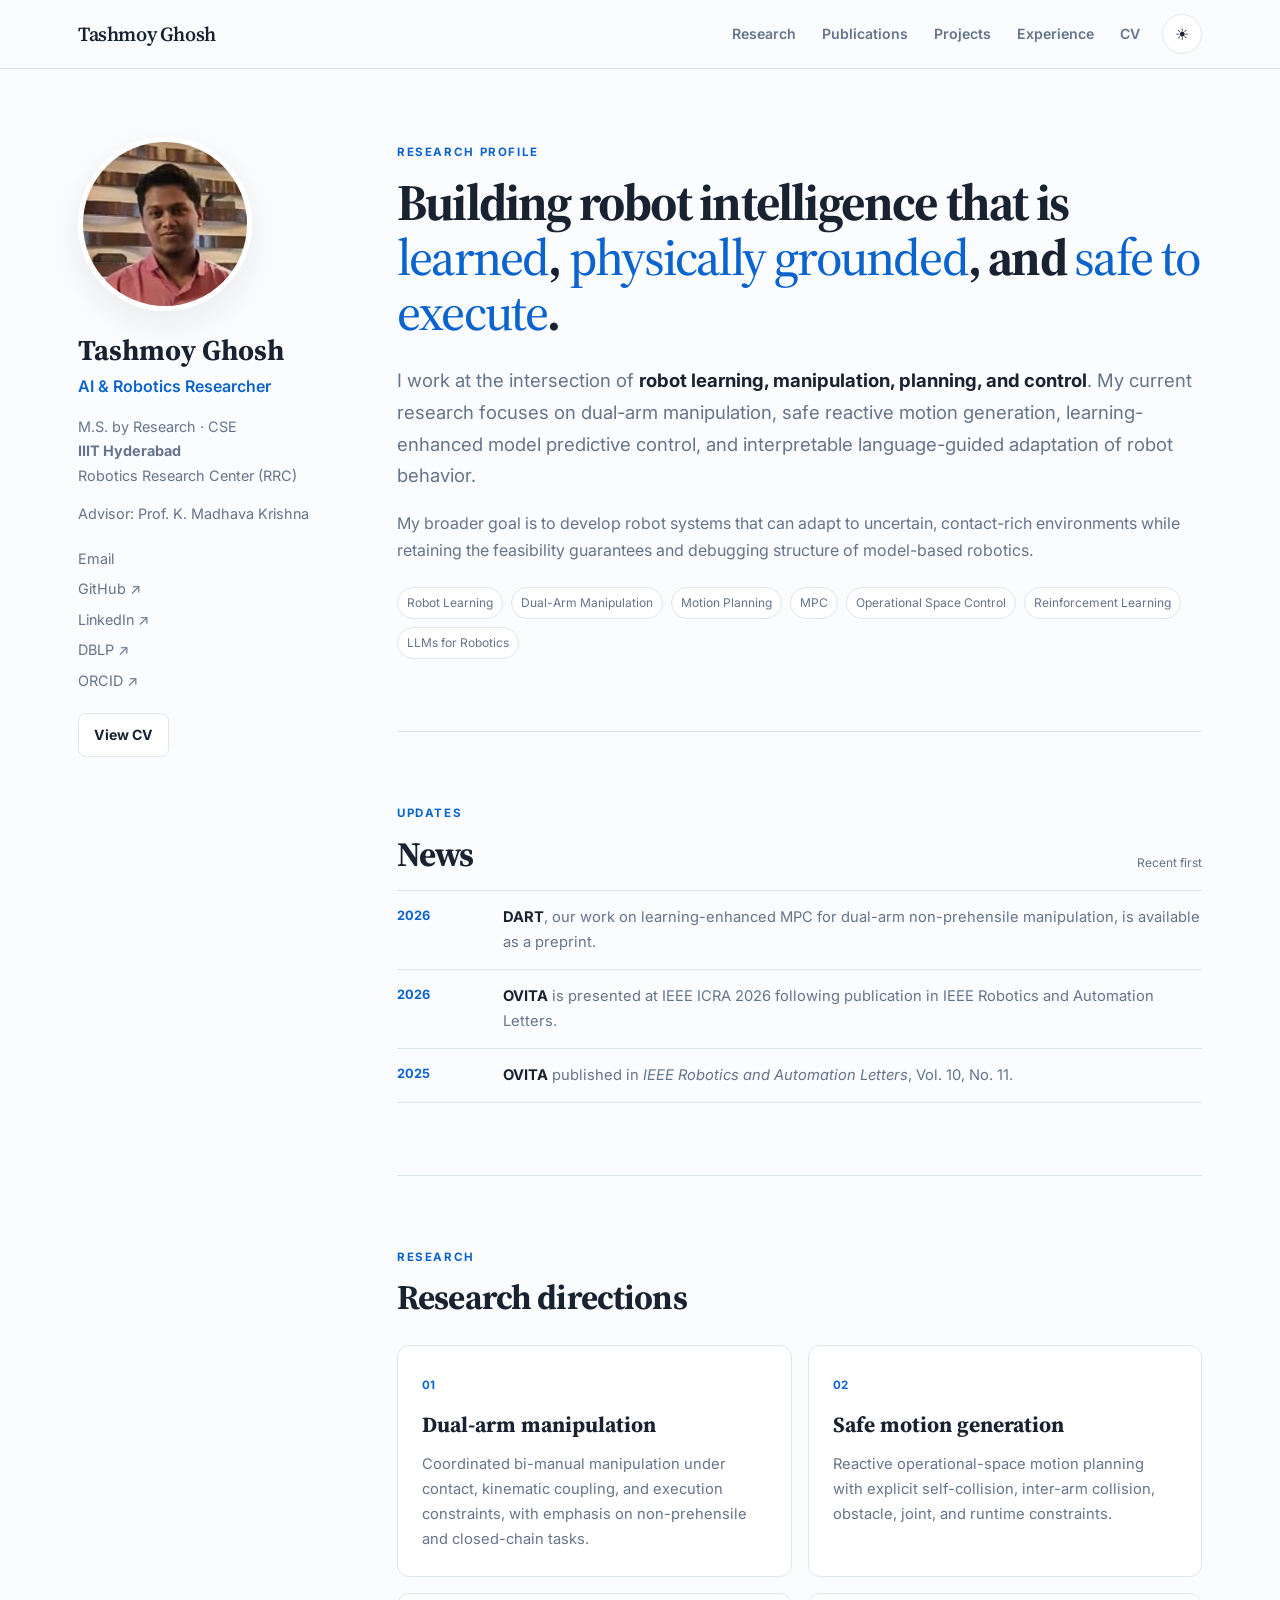
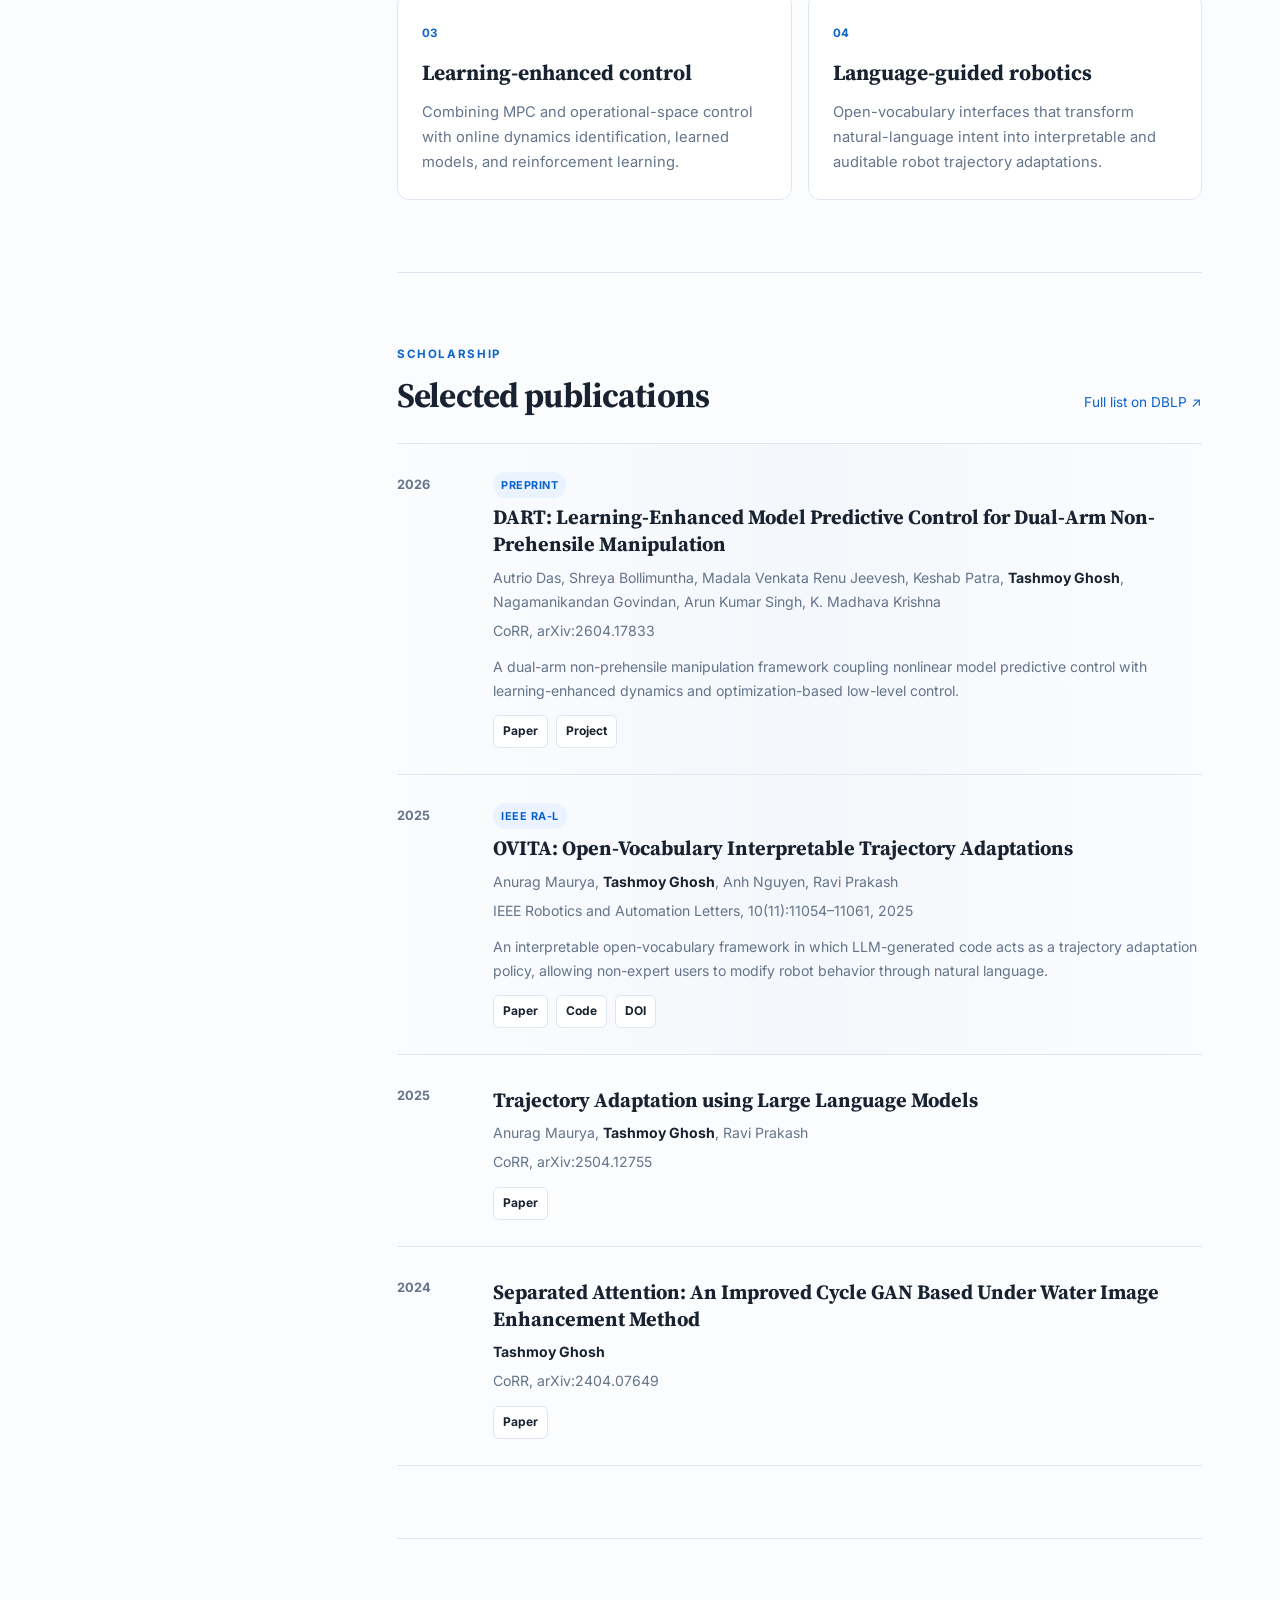
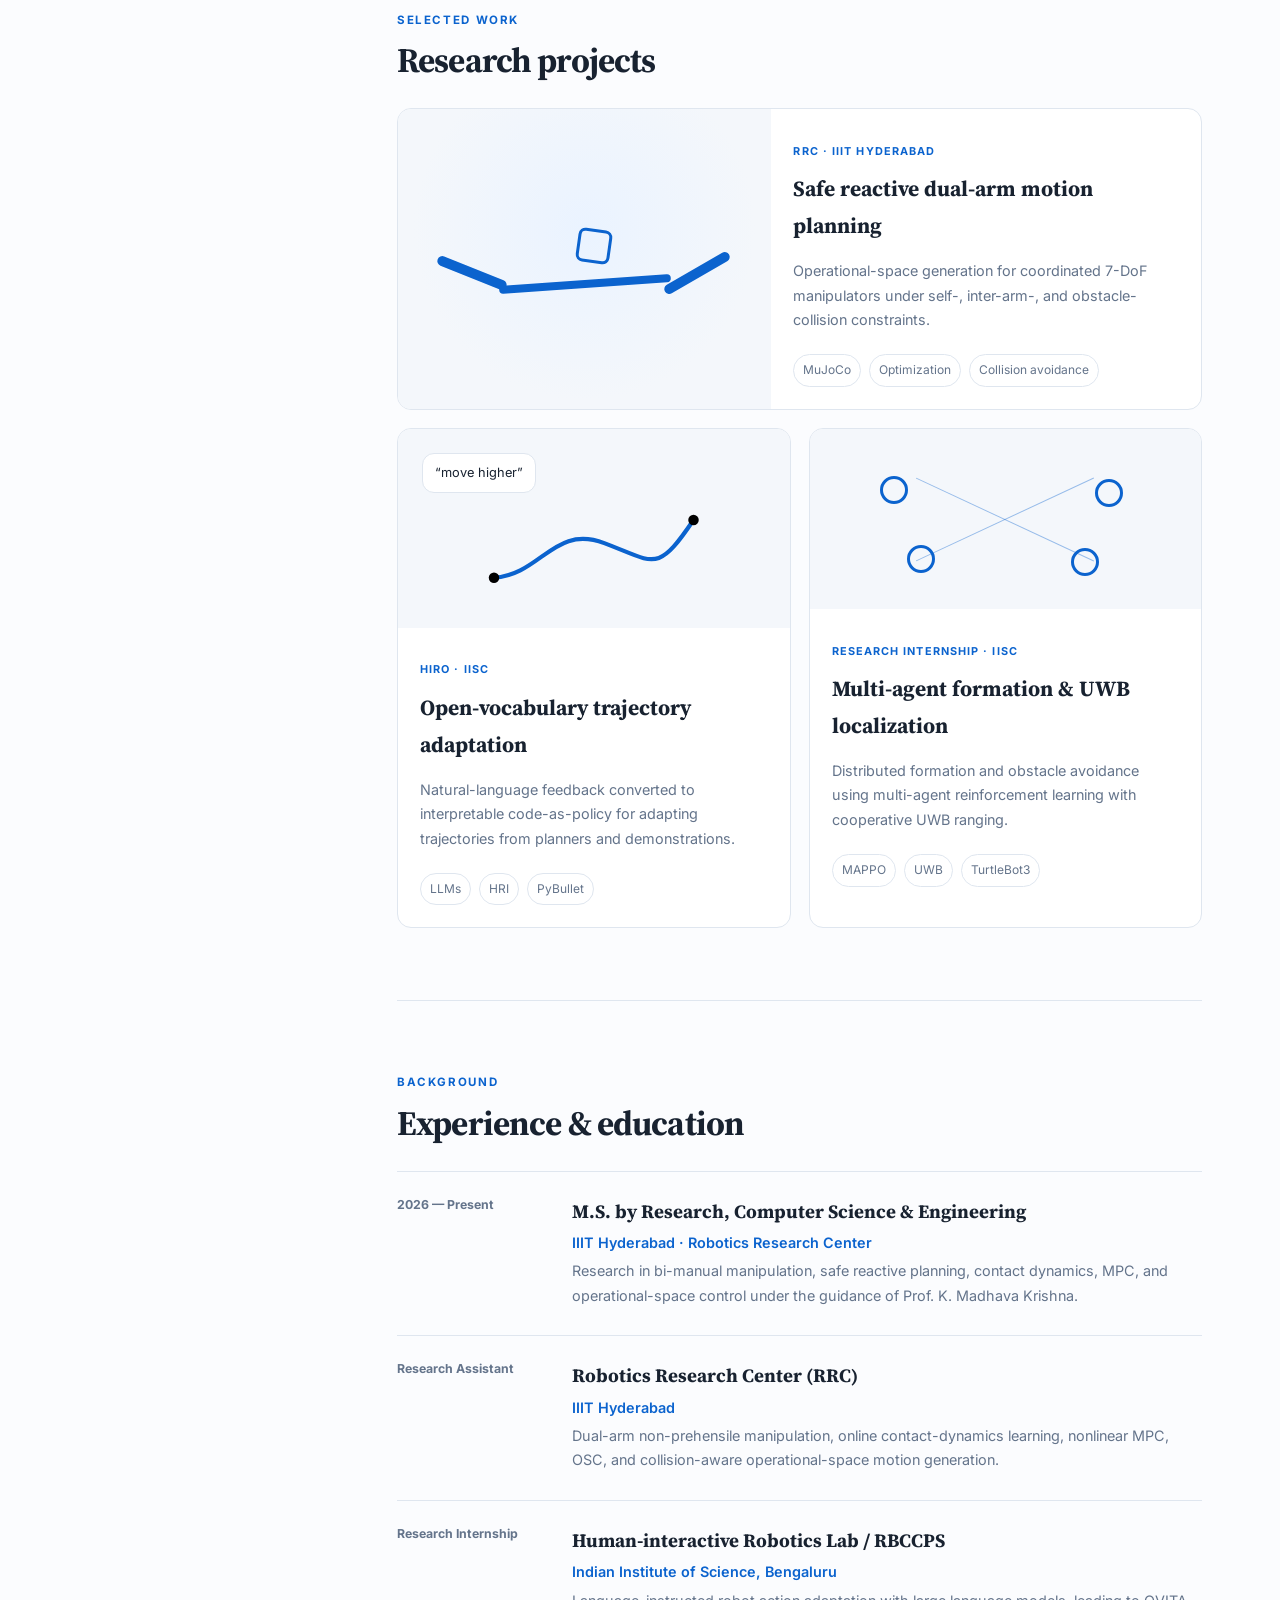
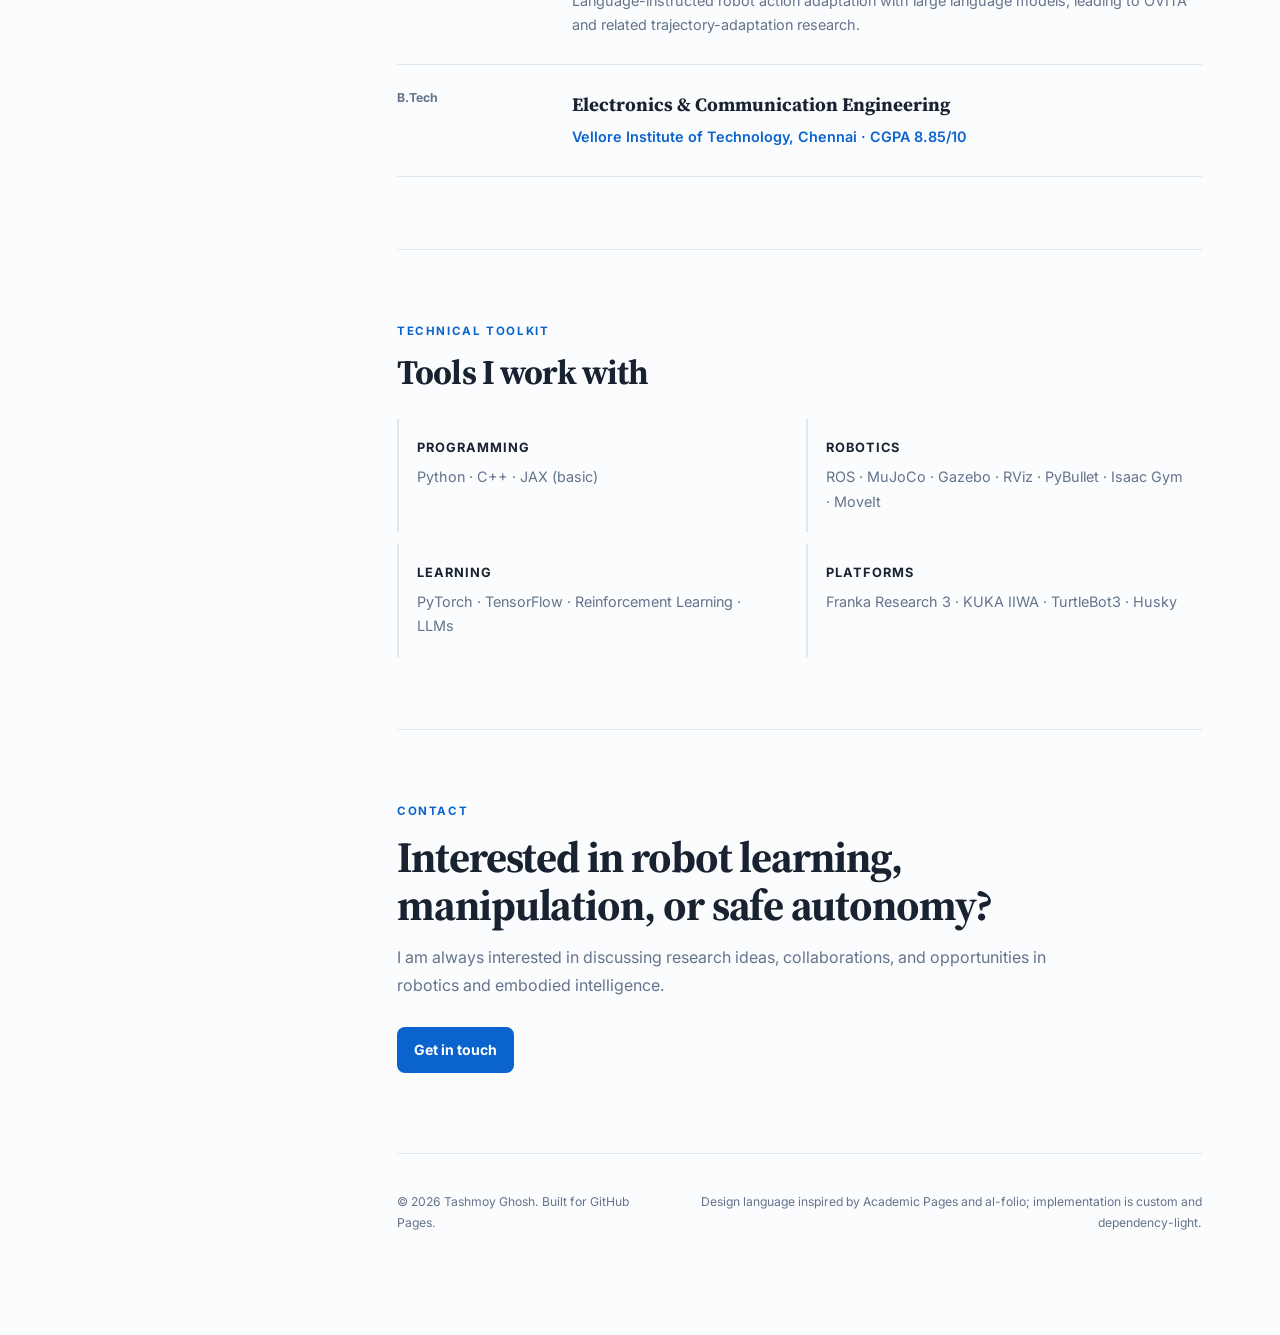
==== commit a1f461ec: "Redesign academic research portfolio" ====
--- a/index.html
+++ b/index.html
@@ -1,319 +1,208 @@
 <!doctype html>
-<html lang="en">
+<html lang="en" data-theme="light">
 <head>
   <meta charset="utf-8" />
   <meta name="viewport" content="width=device-width, initial-scale=1" />
-  <meta name="theme-color" content="#07131c" />
-  <meta name="description" content="Tashmoy Ghosh — AI & Robotics Researcher and M.S. by Research (CSE) student at IIIT Hyderabad. Research in robot learning, dual-arm manipulation, safe motion generation, model predictive control, and language-guided robotics." />
+  <meta name="description" content="Tashmoy Ghosh — AI & Robotics Researcher and M.S. by Research student at IIIT Hyderabad. Research in robot learning, dual-arm manipulation, motion planning, control, and language-guided robotics." />
   <meta name="author" content="Tashmoy Ghosh" />
-  <meta name="robots" content="index,follow" />
-  <link rel="canonical" href="https://tashmoy966.github.io/" />
+  <meta name="theme-color" content="#f8fafc" />
   <meta property="og:title" content="Tashmoy Ghosh | AI & Robotics Researcher" />
-  <meta property="og:description" content="Research portfolio spanning robot learning, dual-arm manipulation, safe motion generation, model predictive control, and interpretable human–robot interaction." />
+  <meta property="og:description" content="Research portfolio in robot learning, dual-arm manipulation, safe motion generation, model predictive control, and language-guided robotics." />
   <meta property="og:type" content="website" />
   <meta property="og:url" content="https://tashmoy966.github.io/" />
-  <meta property="og:image" content="assets/tashmoy-ghosh.jpg" />
-  <meta name="twitter:card" content="summary" />
+  <meta property="og:image" content="https://tashmoy966.github.io/assets/tashmoy-ghosh.jpg" />
+  <link rel="canonical" href="https://tashmoy966.github.io/" />
+  <link rel="icon" href="assets/favicon.svg" type="image/svg+xml" />
   <title>Tashmoy Ghosh | AI & Robotics Researcher</title>
-  <link rel="icon" href="assets/favicon.svg" type="image/svg+xml" />
   <link rel="preconnect" href="https://fonts.googleapis.com" />
   <link rel="preconnect" href="https://fonts.gstatic.com" crossorigin />
-  <link href="https://fonts.googleapis.com/css2?family=DM+Sans:wght@400;500;600;700&family=Newsreader:opsz,wght@6..72,500;6..72,600&display=swap" rel="stylesheet" />
+  <link href="https://fonts.googleapis.com/css2?family=Inter:wght@400;500;600;700&family=Source+Serif+4:opsz,wght@8..60,500;8..60,600&display=swap" rel="stylesheet" />
   <link rel="stylesheet" href="styles.css" />
   <script type="application/ld+json">
-  {
-    "@context": "https://schema.org",
-    "@type": "Person",
-    "name": "Tashmoy Ghosh",
-    "url": "https://tashmoy966.github.io/",
-    "image": "https://tashmoy966.github.io/assets/tashmoy-ghosh.jpg",
-    "jobTitle": "AI & Robotics Researcher",
-    "affiliation": {
-      "@type": "EducationalOrganization",
-      "name": "International Institute of Information Technology, Hyderabad"
-    },
-    "alumniOf": {
-      "@type": "CollegeOrUniversity",
-      "name": "Vellore Institute of Technology, Chennai"
-    },
-    "knowsAbout": [
-      "Robot Learning", "Dual-Arm Manipulation", "Motion Planning", "Model Predictive Control",
-      "Operational Space Control", "Reinforcement Learning", "Human-Robot Interaction"
-    ],
-    "sameAs": [
-      "https://www.linkedin.com/in/tashmoy-ghosh-81ab42217/",
-      "https://github.com/Tashmoy966",
-      "https://dblp.org/pid/375/3128"
-    ]
-  }
+  {"@context":"https://schema.org","@type":"Person","name":"Tashmoy Ghosh","url":"https://tashmoy966.github.io/","image":"https://tashmoy966.github.io/assets/tashmoy-ghosh.jpg","jobTitle":"AI & Robotics Researcher","affiliation":{"@type":"CollegeOrUniversity","name":"International Institute of Information Technology, Hyderabad"},"sameAs":["https://github.com/Tashmoy966","https://www.linkedin.com/in/tashmoy-ghosh-81ab42217/","https://dblp.org/pid/375/3128"]}
   </script>
 </head>
 <body>
-  <a class="skip-link" href="#main">Skip to content</a>
-  <div class="scroll-progress" id="scrollProgress" aria-hidden="true"></div>
-
-  <header class="site-header" id="top">
-    <nav class="nav shell" aria-label="Primary navigation">
-      <a class="brand" href="#top" aria-label="Tashmoy Ghosh home">
-        <span class="brand-mark">TG</span><span class="brand-name">Tashmoy Ghosh</span>
-      </a>
-      <div class="nav-links" id="navLinks">
+  <a class="skip-link" href="#content">Skip to content</a>
+
+  <header class="topbar">
+    <div class="topbar-inner">
+      <a class="wordmark" href="#home">Tashmoy Ghosh</a>
+      <nav class="desktop-nav" aria-label="Primary">
         <a href="#research">Research</a>
-        <a href="#work">Work</a>
         <a href="#publications">Publications</a>
+        <a href="#projects">Projects</a>
         <a href="#experience">Experience</a>
-        <a href="#contact">Contact</a>
+        <a href="cv.html">CV</a>
+      </nav>
+      <button class="theme-toggle" id="themeToggle" aria-label="Toggle light and dark mode" title="Toggle theme">
+        <span class="sun">☀</span><span class="moon">☾</span>
+      </button>
+    </div>
+  </header>
+
+  <div class="page-shell" id="home">
+    <aside class="profile-sidebar" aria-label="Profile">
+      <div class="profile-sticky">
+        <img class="profile-photo" src="assets/tashmoy-ghosh.jpg" alt="Portrait of Tashmoy Ghosh" />
+        <h1>Tashmoy Ghosh</h1>
+        <p class="role">AI &amp; Robotics Researcher</p>
+        <p class="affiliation">M.S. by Research · CSE<br /><strong>IIIT Hyderabad</strong><br />Robotics Research Center (RRC)</p>
+        <p class="advisor">Advisor: Prof. K. Madhava Krishna</p>
+
+        <div class="profile-links">
+          <a href="mailto:tashmoy6205ghosh@gmail.com">Email</a>
+          <a href="https://github.com/Tashmoy966" target="_blank" rel="noopener">GitHub ↗</a>
+          <a href="https://www.linkedin.com/in/tashmoy-ghosh-81ab42217/" target="_blank" rel="noopener">LinkedIn ↗</a>
+          <a href="https://dblp.org/pid/375/3128" target="_blank" rel="noopener">DBLP ↗</a>
+          <a href="https://orcid.org/0009-0001-1662-9378" target="_blank" rel="noopener">ORCID ↗</a>
+        </div>
+
+        <a class="cv-button" href="cv.html">View CV</a>
       </div>
-      <div class="nav-actions">
-        <a class="nav-cv" href="cv.html">CV <span aria-hidden="true">↗</span></a>
-        <button class="menu-button" id="menuButton" aria-expanded="false" aria-controls="navLinks" aria-label="Open navigation menu">
-          <span></span><span></span>
-        </button>
-      </div>
-    </nav>
-  </header>
-
-  <main id="main">
-    <section class="hero">
-      <div class="hero-bg" aria-hidden="true">
-        <div class="hero-grid"></div>
-        <div class="orb orb-a"></div><div class="orb orb-b"></div>
-      </div>
-      <div class="hero-inner shell">
-        <div class="hero-copy reveal">
-          <div class="hero-kicker"><span class="signal"></span> M.S. by Research · CSE · IIIT Hyderabad</div>
-          <h1>Tashmoy<br /><em>Ghosh</em></h1>
-          <p class="hero-role">AI &amp; Robotics Researcher</p>
-          <p class="hero-intro">I build learning-enabled robot systems at the intersection of <strong>manipulation, planning, control, and human–robot interaction</strong>—with an emphasis on physical feasibility, safety, and interpretability.</p>
-          <div class="hero-actions">
-            <a class="button primary" href="#work">View selected research</a>
-            <a class="button subtle" href="cv.html">Read CV</a>
-          </div>
-          <div class="profile-links" aria-label="External profiles">
-            <a href="https://github.com/Tashmoy966" target="_blank" rel="noopener">GitHub</a>
-            <a href="https://www.linkedin.com/in/tashmoy-ghosh-81ab42217/" target="_blank" rel="noopener">LinkedIn</a>
-            <a href="https://dblp.org/pid/375/3128" target="_blank" rel="noopener">DBLP</a>
-            <a href="https://arxiv.org/search/?query=Tashmoy+Ghosh&searchtype=author" target="_blank" rel="noopener">arXiv</a>
-          </div>
-        </div>
-
-        <aside class="hero-stage reveal" aria-label="Portrait and research overview">
-          <div class="portrait-card">
-            <img src="assets/tashmoy-ghosh.jpg" alt="Portrait of Tashmoy Ghosh" />
-            <div class="portrait-meta">
-              <div><span>Based at</span><strong>RRC · IIIT Hyderabad</strong></div>
-              <div><span>Advisor</span><strong>Prof. K. Madhava Krishna</strong></div>
-            </div>
-          </div>
-          <div class="research-loop" aria-label="Research loop: perceive, plan, learn, control">
-            <div class="loop-center"><span>Robot<br />Autonomy</span></div>
-            <div class="loop-node n1">Perceive</div>
-            <div class="loop-node n2">Plan</div>
-            <div class="loop-node n3">Learn</div>
-            <div class="loop-node n4">Control</div>
-          </div>
-        </aside>
-      </div>
-      <div class="hero-bottom shell reveal">
-        <span>Current research</span>
-        <p>Dual-arm manipulation · Safe reactive planning · Learning-enhanced MPC · Language-guided robot adaptation</p>
-      </div>
-    </section>
-
-    <section class="latest shell reveal" aria-label="Latest research updates">
-      <div class="latest-title"><span class="mini-dot"></span> Latest</div>
-      <a class="latest-item" href="https://arxiv.org/abs/2604.17833" target="_blank" rel="noopener">
-        <time>2026</time><span>DART preprint released — learning-enhanced MPC for dual-arm non-prehensile manipulation.</span><b>↗</b>
-      </a>
-      <a class="latest-item" href="https://doi.org/10.1109/LRA.2025.3606309" target="_blank" rel="noopener">
-        <time>2025</time><span>OVITA published in IEEE Robotics and Automation Letters.</span><b>↗</b>
-      </a>
-    </section>
-
-    <section class="section shell" id="research">
-      <div class="section-index reveal"><span>01</span><p>Research</p></div>
-      <div class="research-intro">
-        <div class="section-heading reveal">
-          <p class="eyebrow">Research direction</p>
-          <h2>Learning that respects the robot's physics.</h2>
-        </div>
-        <div class="research-copy reveal">
-          <p>I am an M.S. by Research student in Computer Science &amp; Engineering at IIIT Hyderabad, associated with the Robotics Research Center (RRC) under the guidance of <strong>Prof. K. Madhava Krishna</strong>.</p>
-          <p>My work focuses on robot autonomy in settings where <strong>contact, model mismatch, collision constraints, and real-time execution</strong> matter. I am especially interested in combining model-based structure with learning—using optimization and control as a backbone while allowing learned models or language interfaces to improve adaptation and generalization.</p>
-        </div>
-      </div>
-
-      <div class="focus-grid">
-        <article class="focus-card reveal">
-          <div class="focus-icon"><span class="icon-dual" aria-hidden="true"></span></div>
-          <span class="focus-num">01</span>
-          <h3>Dual-arm manipulation</h3>
-          <p>Coordinated bi-manual manipulation, non-prehensile transport, contact-rich tasks, and closed-chain execution.</p>
-          <div class="chips"><span>Bi-manual</span><span>Contact</span><span>7-DoF</span></div>
-        </article>
-        <article class="focus-card reveal">
-          <div class="focus-icon"><span class="icon-path" aria-hidden="true"></span></div>
-          <span class="focus-num">02</span>
-          <h3>Safe motion generation</h3>
-          <p>Reactive operational-space motion under self-collision, inter-arm collision, obstacles, limits, and runtime constraints.</p>
-          <div class="chips"><span>Planning</span><span>Safety</span><span>Optimization</span></div>
-        </article>
-        <article class="focus-card reveal">
-          <div class="focus-icon"><span class="icon-control" aria-hidden="true"></span></div>
-          <span class="focus-num">03</span>
-          <h3>Learning-enhanced control</h3>
-          <p>MPC and operational-space control augmented with online identification, learned dynamics, and reinforcement learning.</p>
-          <div class="chips"><span>MPC</span><span>System ID</span><span>RL</span></div>
-        </article>
-        <article class="focus-card reveal">
-          <div class="focus-icon"><span class="icon-language" aria-hidden="true"></span></div>
-          <span class="focus-num">04</span>
-          <h3>Language &amp; robot adaptation</h3>
-          <p>Open-vocabulary, auditable interfaces for translating user intent into meaningful robot trajectory adaptations.</p>
-          <div class="chips"><span>LLMs</span><span>HRI</span><span>Adaptation</span></div>
-        </article>
-      </div>
-    </section>
-
-    <section class="section work-section" id="work">
-      <div class="shell">
-        <div class="section-index reveal"><span>02</span><p>Selected work</p></div>
-        <div class="section-heading split reveal">
-          <div><p class="eyebrow">Featured research</p><h2>Selected work.</h2></div>
-          <p>Projects that best represent my current research trajectory—from model-based control and dual-arm manipulation to language-guided robot adaptation.</p>
-        </div>
-
-        <article class="feature feature-dark reveal">
-          <div class="feature-visual"><img src="assets/dart-visual.svg" alt="Stylized visual abstract of DART showing two robot arms controlling a tray through an MPC feedback loop" /></div>
-          <div class="feature-content">
-            <div class="feature-topline"><span>2026 · Preprint</span><span class="venue">Dual-arm manipulation</span></div>
-            <h3>DART</h3>
-            <p class="feature-subtitle">Learning-Enhanced Model Predictive Control for Dual-Arm Non-Prehensile Manipulation</p>
-            <p>DART integrates nonlinear MPC with an optimization-based impedance controller for controlling an object on a dynamically manipulated tray. The framework compares analytical, online-regression, and reinforcement-learning models of tray–object dynamics.</p>
-            <ul class="feature-points"><li>Non-prehensile dual-arm manipulation</li><li>Learning-enhanced state-transition models</li><li>Optimization-based low-level control</li></ul>
-            <div class="feature-links"><a href="https://arxiv.org/abs/2604.17833" target="_blank" rel="noopener">Paper ↗</a><a href="https://dart-icra.github.io/dart/" target="_blank" rel="noopener">Project page ↗</a></div>
-          </div>
-        </article>
-
-        <article class="feature reveal">
-          <div class="feature-content">
-            <div class="feature-topline"><span>2025 · IEEE RA-L</span><span class="venue">ICRA 2026 presentation</span></div>
-            <h3>OVITA</h3>
-            <p class="feature-subtitle">Open-Vocabulary Interpretable Trajectory Adaptations</p>
-            <p>An interpretable language-driven framework that uses large language models to generate code as an adaptation policy, enabling non-expert users to modify robot trajectories from planners or demonstrations without task-specific training.</p>
-            <ul class="feature-points"><li>Open-vocabulary natural-language feedback</li><li>Code-as-policy trajectory adaptation</li><li>Validated across manipulator, ground, and aerial robots</li></ul>
-            <div class="feature-links"><a href="https://arxiv.org/abs/2508.17260" target="_blank" rel="noopener">Paper ↗</a><a href="https://github.com/anurag-overfits/OVITA" target="_blank" rel="noopener">Code ↗</a><a href="https://doi.org/10.1109/LRA.2025.3606309" target="_blank" rel="noopener">DOI ↗</a></div>
-          </div>
-          <div class="feature-visual"><img src="assets/ovita-visual.svg" alt="Stylized visual abstract of OVITA showing natural-language feedback transformed into code and an adapted robot trajectory" /></div>
-        </article>
-
-        <div class="secondary-work">
-          <article class="project-card reveal">
-            <img src="assets/safety-visual.svg" alt="Stylized operational-space obstacle avoidance diagram" />
-            <div><span class="project-kicker">Current · RRC, IIIT Hyderabad</span><h3>Safe reactive dual-arm motion planning</h3><p>Operational-space motion generation for coordinated 7-DoF manipulators with self-, inter-arm-, and obstacle-collision avoidance.</p><div class="chips"><span>MuJoCo</span><span>Optimization</span><span>Collision avoidance</span></div></div>
-          </article>
-          <article class="project-card reveal">
-            <img src="assets/multiagent-visual.svg" alt="Stylized multi-robot formation and UWB localization diagram" />
-            <div><span class="project-kicker">Research · IISc</span><h3>Multi-agent formation &amp; UWB localization</h3><p>Distributed formation and obstacle avoidance combining multi-agent reinforcement learning with cooperative UWB ranging.</p><div class="chips"><span>MAPPO</span><span>UWB</span><span>TurtleBot3</span></div></div>
-          </article>
-        </div>
-      </div>
-    </section>
-
-    <section class="section shell" id="publications">
-      <div class="section-index reveal"><span>03</span><p>Publications</p></div>
-      <div class="section-heading split reveal">
-        <div><p class="eyebrow">Research output</p><h2>Publications.</h2></div>
-        <p>A compact publication list optimized for fast academic scanning, with direct links to papers, project pages, and code.</p>
-      </div>
-
-      <div class="pub-list">
-        <article class="pub-row reveal">
-          <div class="pub-year">2026</div>
-          <div class="pub-info">
-            <span class="pub-venue">CoRR / arXiv preprint</span>
-            <h3>DART: Learning-Enhanced Model Predictive Control for Dual-Arm Non-Prehensile Manipulation</h3>
-            <p>Autrio Das, Shreya Bollimuntha, Madala Venkata Renu Jeevesh, Keshab Patra, <strong>Tashmoy Ghosh</strong>, Nagamanikandan Govindan, Arun Kumar Singh, K. Madhava Krishna</p>
-          </div>
-          <div class="pub-actions"><a href="https://arxiv.org/abs/2604.17833" target="_blank" rel="noopener">Paper</a><a href="https://dart-icra.github.io/dart/" target="_blank" rel="noopener">Project</a></div>
-        </article>
-        <article class="pub-row reveal">
-          <div class="pub-year">2025</div>
-          <div class="pub-info">
-            <span class="pub-venue">IEEE Robotics and Automation Letters · 10(11):11054–11061</span>
-            <h3>OVITA: Open-Vocabulary Interpretable Trajectory Adaptations</h3>
-            <p>Anurag Maurya, <strong>Tashmoy Ghosh</strong>, Anh Nguyen, Ravi Prakash</p>
-          </div>
-          <div class="pub-actions"><a href="https://arxiv.org/abs/2508.17260" target="_blank" rel="noopener">Paper</a><a href="https://github.com/anurag-overfits/OVITA" target="_blank" rel="noopener">Code</a><a href="https://doi.org/10.1109/LRA.2025.3606309" target="_blank" rel="noopener">DOI</a></div>
-        </article>
-        <article class="pub-row reveal">
-          <div class="pub-year">2025</div>
-          <div class="pub-info">
-            <span class="pub-venue">CoRR / arXiv preprint</span>
-            <h3>Trajectory Adaptation using Large Language Models</h3>
-            <p>Anurag Maurya, <strong>Tashmoy Ghosh</strong>, Ravi Prakash</p>
-          </div>
-          <div class="pub-actions"><a href="https://arxiv.org/abs/2504.12755" target="_blank" rel="noopener">Paper</a></div>
-        </article>
-        <article class="pub-row reveal">
-          <div class="pub-year">2024</div>
-          <div class="pub-info">
-            <span class="pub-venue">arXiv preprint</span>
-            <h3>Separated Attention: An Improved Cycle GAN Based Under Water Image Enhancement Method</h3>
-            <p><strong>Tashmoy Ghosh</strong></p>
-          </div>
-          <div class="pub-actions"><a href="https://arxiv.org/abs/2404.07649" target="_blank" rel="noopener">Paper</a></div>
-        </article>
-      </div>
-      <div class="pub-footer reveal"><a href="https://dblp.org/pid/375/3128" target="_blank" rel="noopener">View DBLP profile <span>↗</span></a></div>
-    </section>
-
-    <section class="section experience-section" id="experience">
-      <div class="shell">
-        <div class="section-index reveal"><span>04</span><p>Experience</p></div>
-        <div class="experience-layout">
-          <div class="section-heading reveal"><p class="eyebrow">Path so far</p><h2>Research experience &amp; education.</h2></div>
-          <div class="timeline">
-            <article class="timeline-item reveal"><div class="timeline-marker"></div><div class="timeline-when">2026 — Present</div><div class="timeline-body"><h3>M.S. by Research (CSE) · Robotics Research Center</h3><p class="meta">IIIT Hyderabad · Advisor: Prof. K. Madhava Krishna</p><p>Research in dual-arm manipulation, safe reactive planning, learning-enhanced control, and robotics systems.</p></div></article>
-            <article class="timeline-item reveal"><div class="timeline-marker"></div><div class="timeline-when">Research Assistantship / Internship</div><div class="timeline-body"><h3>Human-interactive Robotics Lab · RBCCPS</h3><p class="meta">Indian Institute of Science, Bengaluru</p><p>Developed open-vocabulary, language-guided trajectory adaptation across heterogeneous robotic platforms, culminating in OVITA.</p></div></article>
-            <article class="timeline-item reveal"><div class="timeline-marker"></div><div class="timeline-when">Summer research</div><div class="timeline-body"><h3>RIL · CPDM, IISc</h3><p class="meta">Multi-agent robotics &amp; cooperative localization</p><p>Worked on MAPPO-based obstacle avoidance and UWB-based distributed formation/localization with simulation and TurtleBot3 hardware.</p></div></article>
-            <article class="timeline-item reveal"><div class="timeline-marker"></div><div class="timeline-when">2020 — 2024</div><div class="timeline-body"><h3>B.Tech · Electronics &amp; Communication Engineering</h3><p class="meta">Vellore Institute of Technology, Chennai · CGPA 8.85/10</p><p>Built a foundation across embedded systems, robotics, machine learning, computer vision, and signal processing.</p></div></article>
-          </div>
-        </div>
-
-        <div class="toolkit reveal">
-          <div class="toolkit-title"><span>Technical toolkit</span><p>Tools I use to move from formulation to simulation and robot execution.</p></div>
-          <div class="toolkit-grid">
-            <div><span>Robotics</span><strong>ROS / ROS 2 · MuJoCo · Gazebo · RViz · PyBullet · Isaac Gym · MoveIt</strong></div>
-            <div><span>Methods</span><strong>Motion Planning · Nonlinear MPC · OSC · RL · Optimization · Computer Vision</strong></div>
-            <div><span>Programming</span><strong>Python · C/C++ · PyTorch · TensorFlow · MATLAB · JAX (basic)</strong></div>
-            <div><span>Platforms</span><strong>Franka Research 3 · KUKA IIWA · TurtleBot3 · Husky / Jackal-class robots</strong></div>
-          </div>
-        </div>
-      </div>
-    </section>
-
-    <section class="contact" id="contact">
-      <div class="contact-bg" aria-hidden="true"></div>
-      <div class="shell contact-inner reveal">
-        <div>
-          <p class="eyebrow light">05 · Contact</p>
-          <h2>Let's build reliable robot intelligence.</h2>
-          <p>For research collaborations, academic discussions, or opportunities related to robot learning, manipulation, planning, and control.</p>
-        </div>
-        <div class="contact-actions">
-          <a class="button white" href="mailto:tashmoy6205ghosh@gmail.com">tashmoy6205ghosh@gmail.com</a>
-          <div class="contact-links"><a href="https://www.linkedin.com/in/tashmoy-ghosh-81ab42217/" target="_blank" rel="noopener">LinkedIn ↗</a><a href="https://github.com/Tashmoy966" target="_blank" rel="noopener">GitHub ↗</a></div>
-        </div>
-      </div>
-    </section>
-  </main>
-
-  <footer class="footer shell">
-    <div><strong>Tashmoy Ghosh</strong><span>AI &amp; Robotics Researcher</span></div>
-    <p>© <span id="year"></span> · Hyderabad, India</p>
-    <a href="#top">Back to top ↑</a>
-  </footer>
+    </aside>
+
+    <main id="content" class="main-content">
+      <section class="intro section-block">
+        <p class="eyebrow">Research profile</p>
+        <h2>Building robot intelligence that is <em>learned</em>, <em>physically grounded</em>, and <em>safe to execute</em>.</h2>
+        <p class="lead">I work at the intersection of <strong>robot learning, manipulation, planning, and control</strong>. My current research focuses on dual-arm manipulation, safe reactive motion generation, learning-enhanced model predictive control, and interpretable language-guided adaptation of robot behavior.</p>
+        <p>My broader goal is to develop robot systems that can adapt to uncertain, contact-rich environments while retaining the feasibility guarantees and debugging structure of model-based robotics.</p>
+        <div class="research-tags" aria-label="Research areas">
+          <span>Robot Learning</span><span>Dual-Arm Manipulation</span><span>Motion Planning</span><span>MPC</span><span>Operational Space Control</span><span>Reinforcement Learning</span><span>LLMs for Robotics</span>
+        </div>
+      </section>
+
+      <section class="news section-block" aria-labelledby="news-title">
+        <div class="section-heading compact">
+          <div><p class="eyebrow">Updates</p><h2 id="news-title">News</h2></div>
+          <span class="alfolio-note">Recent first</span>
+        </div>
+        <div class="news-list">
+          <article><time>2026</time><p><strong>DART</strong>, our work on learning-enhanced MPC for dual-arm non-prehensile manipulation, is available as a preprint.</p></article>
+          <article><time>2026</time><p><strong>OVITA</strong> is presented at IEEE ICRA 2026 following publication in IEEE Robotics and Automation Letters.</p></article>
+          <article><time>2025</time><p><strong>OVITA</strong> published in <em>IEEE Robotics and Automation Letters</em>, Vol. 10, No. 11.</p></article>
+        </div>
+      </section>
+
+      <section class="section-block" id="research">
+        <div class="section-heading"><div><p class="eyebrow">Research</p><h2>Research directions</h2></div></div>
+        <div class="research-grid">
+          <article class="research-card"><span class="num">01</span><h3>Dual-arm manipulation</h3><p>Coordinated bi-manual manipulation under contact, kinematic coupling, and execution constraints, with emphasis on non-prehensile and closed-chain tasks.</p></article>
+          <article class="research-card"><span class="num">02</span><h3>Safe motion generation</h3><p>Reactive operational-space motion planning with explicit self-collision, inter-arm collision, obstacle, joint, and runtime constraints.</p></article>
+          <article class="research-card"><span class="num">03</span><h3>Learning-enhanced control</h3><p>Combining MPC and operational-space control with online dynamics identification, learned models, and reinforcement learning.</p></article>
+          <article class="research-card"><span class="num">04</span><h3>Language-guided robotics</h3><p>Open-vocabulary interfaces that transform natural-language intent into interpretable and auditable robot trajectory adaptations.</p></article>
+        </div>
+      </section>
+
+      <section class="section-block" id="publications">
+        <div class="section-heading">
+          <div><p class="eyebrow">Scholarship</p><h2>Selected publications</h2></div>
+          <a class="text-link" href="https://dblp.org/pid/375/3128" target="_blank" rel="noopener">Full list on DBLP ↗</a>
+        </div>
+
+        <div class="publication-list">
+          <article class="publication featured-pub">
+            <div class="pub-year">2026</div>
+            <div class="pub-body">
+              <span class="pub-badge">Preprint</span>
+              <h3>DART: Learning-Enhanced Model Predictive Control for Dual-Arm Non-Prehensile Manipulation</h3>
+              <p class="authors">Autrio Das, Shreya Bollimuntha, Madala Venkata Renu Jeevesh, Keshab Patra, <strong>Tashmoy Ghosh</strong>, Nagamanikandan Govindan, Arun Kumar Singh, K. Madhava Krishna</p>
+              <p class="venue">CoRR, arXiv:2604.17833</p>
+              <p class="pub-summary">A dual-arm non-prehensile manipulation framework coupling nonlinear model predictive control with learning-enhanced dynamics and optimization-based low-level control.</p>
+              <div class="pub-actions"><a href="https://arxiv.org/abs/2604.17833" target="_blank" rel="noopener">Paper</a><a href="https://dart-icra.github.io/dart/" target="_blank" rel="noopener">Project</a></div>
+            </div>
+          </article>
+
+          <article class="publication featured-pub">
+            <div class="pub-year">2025</div>
+            <div class="pub-body">
+              <span class="pub-badge">IEEE RA-L</span>
+              <h3>OVITA: Open-Vocabulary Interpretable Trajectory Adaptations</h3>
+              <p class="authors">Anurag Maurya, <strong>Tashmoy Ghosh</strong>, Anh Nguyen, Ravi Prakash</p>
+              <p class="venue">IEEE Robotics and Automation Letters, 10(11):11054–11061, 2025</p>
+              <p class="pub-summary">An interpretable open-vocabulary framework in which LLM-generated code acts as a trajectory adaptation policy, allowing non-expert users to modify robot behavior through natural language.</p>
+              <div class="pub-actions"><a href="https://arxiv.org/abs/2508.17260" target="_blank" rel="noopener">Paper</a><a href="https://github.com/anurag-overfits/OVITA" target="_blank" rel="noopener">Code</a><a href="https://doi.org/10.1109/LRA.2025.3606309" target="_blank" rel="noopener">DOI</a></div>
+            </div>
+          </article>
+
+          <article class="publication">
+            <div class="pub-year">2025</div>
+            <div class="pub-body">
+              <h3>Trajectory Adaptation using Large Language Models</h3>
+              <p class="authors">Anurag Maurya, <strong>Tashmoy Ghosh</strong>, Ravi Prakash</p>
+              <p class="venue">CoRR, arXiv:2504.12755</p>
+              <div class="pub-actions"><a href="https://arxiv.org/abs/2504.12755" target="_blank" rel="noopener">Paper</a></div>
+            </div>
+          </article>
+
+          <article class="publication">
+            <div class="pub-year">2024</div>
+            <div class="pub-body">
+              <h3>Separated Attention: An Improved Cycle GAN Based Under Water Image Enhancement Method</h3>
+              <p class="authors"><strong>Tashmoy Ghosh</strong></p>
+              <p class="venue">CoRR, arXiv:2404.07649</p>
+              <div class="pub-actions"><a href="https://arxiv.org/abs/2404.07649" target="_blank" rel="noopener">Paper</a></div>
+            </div>
+          </article>
+        </div>
+      </section>
+
+      <section class="section-block" id="projects">
+        <div class="section-heading"><div><p class="eyebrow">Selected work</p><h2>Research projects</h2></div></div>
+        <div class="project-grid">
+          <article class="project-card project-primary">
+            <div class="project-art art-dual" aria-hidden="true"><div class="arm a1"></div><div class="arm a2"></div><div class="tray"></div><div class="object"></div></div>
+            <div class="project-content"><p class="project-meta">RRC · IIIT Hyderabad</p><h3>Safe reactive dual-arm motion planning</h3><p>Operational-space generation for coordinated 7-DoF manipulators under self-, inter-arm-, and obstacle-collision constraints.</p><div class="chips"><span>MuJoCo</span><span>Optimization</span><span>Collision avoidance</span></div></div>
+          </article>
+          <article class="project-card">
+            <div class="project-art art-language" aria-hidden="true"><div class="bubble">“move higher”</div><svg viewBox="0 0 220 100" role="presentation"><path d="M15 75 C60 72, 72 24, 120 42 S170 72,205 20" fill="none" stroke="currentColor" stroke-width="4" stroke-linecap="round"/><circle cx="15" cy="75" r="5"/><circle cx="205" cy="20" r="5"/></svg></div>
+            <div class="project-content"><p class="project-meta">HiRo · IISc</p><h3>Open-vocabulary trajectory adaptation</h3><p>Natural-language feedback converted to interpretable code-as-policy for adapting trajectories from planners and demonstrations.</p><div class="chips"><span>LLMs</span><span>HRI</span><span>PyBullet</span></div></div>
+          </article>
+          <article class="project-card">
+            <div class="project-art art-multi" aria-hidden="true"><span></span><span></span><span></span><span></span></div>
+            <div class="project-content"><p class="project-meta">Research internship · IISc</p><h3>Multi-agent formation &amp; UWB localization</h3><p>Distributed formation and obstacle avoidance using multi-agent reinforcement learning with cooperative UWB ranging.</p><div class="chips"><span>MAPPO</span><span>UWB</span><span>TurtleBot3</span></div></div>
+          </article>
+        </div>
+      </section>
+
+      <section class="section-block" id="experience">
+        <div class="section-heading"><div><p class="eyebrow">Background</p><h2>Experience &amp; education</h2></div></div>
+        <div class="timeline">
+          <article><div class="timeline-date">2026 — Present</div><div><h3>M.S. by Research, Computer Science &amp; Engineering</h3><p class="timeline-org">IIIT Hyderabad · Robotics Research Center</p><p>Research in bi-manual manipulation, safe reactive planning, contact dynamics, MPC, and operational-space control under the guidance of Prof. K. Madhava Krishna.</p></div></article>
+          <article><div class="timeline-date">Research Assistant</div><div><h3>Robotics Research Center (RRC)</h3><p class="timeline-org">IIIT Hyderabad</p><p>Dual-arm non-prehensile manipulation, online contact-dynamics learning, nonlinear MPC, OSC, and collision-aware operational-space motion generation.</p></div></article>
+          <article><div class="timeline-date">Research Internship</div><div><h3>Human-interactive Robotics Lab / RBCCPS</h3><p class="timeline-org">Indian Institute of Science, Bengaluru</p><p>Language-instructed robot action adaptation with large language models, leading to OVITA and related trajectory-adaptation research.</p></div></article>
+          <article><div class="timeline-date">B.Tech</div><div><h3>Electronics &amp; Communication Engineering</h3><p class="timeline-org">Vellore Institute of Technology, Chennai · CGPA 8.85/10</p></div></article>
+        </div>
+      </section>
+
+      <section class="section-block skills-section">
+        <div class="section-heading"><div><p class="eyebrow">Technical toolkit</p><h2>Tools I work with</h2></div></div>
+        <div class="skills-columns">
+          <div><h3>Programming</h3><p>Python · C++ · JAX (basic)</p></div>
+          <div><h3>Robotics</h3><p>ROS · MuJoCo · Gazebo · RViz · PyBullet · Isaac Gym · MoveIt</p></div>
+          <div><h3>Learning</h3><p>PyTorch · TensorFlow · Reinforcement Learning · LLMs</p></div>
+          <div><h3>Platforms</h3><p>Franka Research 3 · KUKA IIWA · TurtleBot3 · Husky</p></div>
+        </div>
+      </section>
+
+      <section class="contact section-block">
+        <p class="eyebrow">Contact</p>
+        <h2>Interested in robot learning, manipulation, or safe autonomy?</h2>
+        <p>I am always interested in discussing research ideas, collaborations, and opportunities in robotics and embodied intelligence.</p>
+        <a class="primary-button" href="mailto:tashmoy6205ghosh@gmail.com">Get in touch</a>
+      </section>
+
+      <footer>
+        <p>© <span id="year"></span> Tashmoy Ghosh. Built for GitHub Pages.</p>
+        <p class="footer-note">Design language inspired by Academic Pages and al-folio; implementation is custom and dependency-light.</p>
+      </footer>
+    </main>
+  </div>
+
+  <nav class="mobile-nav" aria-label="Mobile navigation">
+    <a href="#research">Research</a><a href="#publications">Papers</a><a href="#projects">Projects</a><a href="cv.html">CV</a>
+  </nav>
 
   <script src="script.js"></script>
 </body>
--- a/styles.css
+++ b/styles.css
@@ -1,41 +1,22 @@
 :root{
-  --ink:#0a1720;--ink-2:#142732;--muted:#61717b;--soft:#7f8c94;--paper:#f5f7f5;--white:#fff;
-  --line:#d9e0dd;--line-dark:rgba(255,255,255,.12);--navy:#07131c;--navy-2:#0b202b;
-  --accent:#41c7b5;--accent-2:#9ee9df;--accent-dark:#147e73;--warm:#e8f0ec;
-  --max:1200px;--radius:18px;--shadow:0 28px 70px rgba(6,22,30,.13);
+  --bg:#fbfcfe;--surface:#ffffff;--surface-2:#f4f7fb;--text:#182230;--muted:#64748b;--line:#dfe6ef;
+  --accent:#0b63ce;--accent-2:#0f7f7a;--accent-soft:#eaf3ff;--shadow:0 12px 36px rgba(15,23,42,.08);
+  --serif:"Source Serif 4", Georgia, serif;--sans:"Inter",system-ui,-apple-system,BlinkMacSystemFont,"Segoe UI",sans-serif;
 }
-*{box-sizing:border-box}
-html{scroll-behavior:smooth}
-body{margin:0;background:var(--paper);color:var(--ink);font-family:"DM Sans",system-ui,-apple-system,"Segoe UI",sans-serif;line-height:1.62;-webkit-font-smoothing:antialiased}
-body.menu-open{overflow:hidden}
-a{color:inherit}img{display:block;max-width:100%}.shell{width:min(calc(100% - 48px),var(--max));margin-inline:auto}.skip-link{position:fixed;z-index:2000;left:12px;top:12px;transform:translateY(-150%);padding:10px 14px;background:#fff;color:#000;border-radius:8px}.skip-link:focus{transform:none}
-.scroll-progress{position:fixed;z-index:1500;inset:0 auto auto 0;height:3px;width:0;background:var(--accent)}
-.site-header{position:fixed;z-index:1200;top:0;left:0;right:0;border-bottom:1px solid transparent;transition:background .25s,border-color .25s,box-shadow .25s}.site-header.scrolled{background:rgba(245,247,245,.9);backdrop-filter:blur(16px);border-color:rgba(217,224,221,.85);box-shadow:0 8px 30px rgba(10,23,32,.04)}
-.nav{height:78px;display:flex;align-items:center;justify-content:space-between;gap:24px}.brand{display:flex;align-items:center;gap:12px;text-decoration:none}.brand-mark{display:grid;place-items:center;width:38px;height:38px;border-radius:11px;background:var(--navy);color:white;font-weight:700;font-size:.79rem;letter-spacing:.02em}.brand-name{font-weight:700;font-size:.94rem;letter-spacing:-.01em}.nav-links{display:flex;align-items:center;gap:28px}.nav-links a{font-size:.84rem;color:#43525b;text-decoration:none;font-weight:600;transition:color .2s}.nav-links a:hover,.nav-links a.active{color:var(--accent-dark)}.nav-actions{display:flex;align-items:center;gap:16px}.nav-cv{text-decoration:none;font-weight:700;font-size:.83rem;border-bottom:1px solid #98aaa2}.menu-button{display:none;background:none;border:0;padding:7px}.menu-button span{display:block;width:24px;height:2px;background:var(--ink);margin:6px 0;transition:transform .2s}
-
-.hero{position:relative;overflow:hidden;background:var(--navy);color:white;padding-top:78px;min-height:800px}.hero-bg{position:absolute;inset:0;overflow:hidden}.hero-grid{position:absolute;inset:0;background-image:linear-gradient(rgba(255,255,255,.045) 1px,transparent 1px),linear-gradient(90deg,rgba(255,255,255,.045) 1px,transparent 1px);background-size:64px 64px;mask-image:linear-gradient(to bottom,black 20%,transparent 100%)}.orb{position:absolute;border-radius:50%;filter:blur(10px);opacity:.45}.orb-a{width:500px;height:500px;right:-180px;top:40px;background:radial-gradient(circle,var(--accent) 0,transparent 68%)}.orb-b{width:380px;height:380px;left:-180px;bottom:-140px;background:radial-gradient(circle,#1d5671 0,transparent 68%)}
-.hero-inner{position:relative;z-index:1;display:grid;grid-template-columns:1.1fr .9fr;gap:80px;align-items:center;padding-top:108px;padding-bottom:92px}.hero-kicker{display:flex;gap:11px;align-items:center;color:#b6c7ce;text-transform:uppercase;letter-spacing:.13em;font-size:.72rem;font-weight:700}.signal{width:9px;height:9px;border-radius:50%;background:var(--accent);box-shadow:0 0 0 6px rgba(65,199,181,.12)}h1,h2{font-family:"Newsreader",Georgia,serif;font-weight:500}h1{font-size:clamp(5.2rem,9vw,8.5rem);letter-spacing:-.065em;line-height:.79;margin:29px 0 22px}h1 em{font-style:italic;color:var(--accent-2)}.hero-role{font-size:clamp(1.45rem,2vw,2rem);font-weight:600;letter-spacing:-.03em;margin:0 0 22px;color:#e7f1f3}.hero-intro{max-width:700px;color:#aebfc6;font-size:1.05rem;margin:0 0 30px}.hero-intro strong{color:white;font-weight:600}.hero-actions{display:flex;gap:12px;flex-wrap:wrap}.button{display:inline-flex;min-height:48px;align-items:center;justify-content:center;padding:0 19px;border-radius:10px;text-decoration:none;font-size:.84rem;font-weight:700;border:1px solid transparent;transition:transform .2s,box-shadow .2s,background .2s}.button:hover{transform:translateY(-2px)}.button.primary{background:var(--accent);color:#06201e;box-shadow:0 14px 34px rgba(65,199,181,.15)}.button.subtle{border-color:rgba(255,255,255,.22);color:white;background:rgba(255,255,255,.03)}.profile-links{display:flex;gap:22px;flex-wrap:wrap;margin-top:28px}.profile-links a{font-size:.79rem;text-decoration:none;color:#96aab2;font-weight:600}.profile-links a:hover{color:white}
-.hero-stage{position:relative;min-height:505px}.portrait-card{position:absolute;z-index:3;right:18px;top:6px;width:340px;background:#e8eeeb;color:var(--ink);border-radius:22px;padding:14px;box-shadow:0 38px 90px rgba(0,0,0,.28);transform:rotate(2.2deg)}.portrait-card::before{content:"";position:absolute;inset:-9px;border:1px solid rgba(255,255,255,.15);border-radius:28px;z-index:-1}.portrait-card img{width:100%;aspect-ratio:1.02;object-fit:cover;object-position:center 25%;border-radius:14px;filter:saturate(.82) contrast(1.03)}.portrait-meta{padding:17px 6px 4px;display:grid;gap:10px}.portrait-meta div{display:flex;align-items:baseline;justify-content:space-between;gap:16px;border-bottom:1px solid #cbd7d1;padding-bottom:8px}.portrait-meta div:last-child{border-bottom:0}.portrait-meta span{font-size:.65rem;text-transform:uppercase;letter-spacing:.1em;color:#728078}.portrait-meta strong{font-size:.76rem;text-align:right}
-.research-loop{position:absolute;left:0;bottom:0;width:295px;height:295px;border:1px solid rgba(255,255,255,.14);border-radius:50%;animation:float 7s ease-in-out infinite}.research-loop::before,.research-loop::after{content:"";position:absolute;border-radius:50%;border:1px dashed rgba(65,199,181,.28)}.research-loop::before{inset:30px}.research-loop::after{inset:70px}.loop-center{position:absolute;z-index:1;inset:102px;display:grid;place-items:center;text-align:center;border-radius:50%;background:var(--accent);color:#07201e;font-weight:700;font-size:.74rem;line-height:1.15}.loop-node{position:absolute;z-index:2;background:#102935;border:1px solid rgba(255,255,255,.16);border-radius:999px;color:#c5d4d9;padding:7px 10px;font-size:.66rem;font-weight:700}.n1{top:-8px;left:105px}.n2{right:-25px;top:120px}.n3{bottom:-7px;left:112px}.n4{left:-25px;top:120px}@keyframes float{50%{transform:translateY(-7px)}}
-.hero-bottom{position:relative;z-index:1;display:grid;grid-template-columns:160px 1fr;gap:32px;padding:24px 0 28px;border-top:1px solid rgba(255,255,255,.12);color:#a8bbc2}.hero-bottom span{font-size:.68rem;text-transform:uppercase;letter-spacing:.13em;font-weight:700;color:var(--accent-2)}.hero-bottom p{margin:0;font-size:.83rem}
-
-.latest{position:relative;z-index:5;margin-top:-1px;background:white;border:1px solid var(--line);border-top:0;display:grid;grid-template-columns:130px 1fr 1fr;box-shadow:0 20px 55px rgba(10,23,32,.06)}.latest-title{display:flex;align-items:center;gap:9px;padding:22px 24px;border-right:1px solid var(--line);text-transform:uppercase;letter-spacing:.12em;font-size:.68rem;font-weight:700}.mini-dot{width:7px;height:7px;border-radius:50%;background:var(--accent)}.latest-item{display:grid;grid-template-columns:48px 1fr auto;gap:12px;align-items:center;padding:20px 22px;text-decoration:none;border-right:1px solid var(--line);transition:background .2s}.latest-item:last-child{border-right:0}.latest-item:hover{background:#f0f5f2}.latest-item time{font-size:.69rem;font-weight:700;color:var(--accent-dark)}.latest-item span{font-size:.77rem;line-height:1.45;color:#485861}.latest-item b{font-weight:500;color:#7b8982}
-
-.section{padding:118px 0;border-top:1px solid var(--line)}.section-index{display:flex;gap:12px;align-items:center;margin-bottom:54px;color:#7a8b84}.section-index span{font-family:"Newsreader",Georgia,serif;font-size:1.1rem}.section-index p{margin:0;text-transform:uppercase;letter-spacing:.14em;font-size:.65rem;font-weight:700}.section-heading .eyebrow,.eyebrow{text-transform:uppercase;letter-spacing:.14em;font-size:.67rem;font-weight:700;color:var(--accent-dark);margin:0 0 15px}.section-heading h2{font-size:clamp(3.2rem,5.3vw,5.5rem);line-height:.95;letter-spacing:-.055em;margin:0}.section-heading.split{display:grid;grid-template-columns:1fr .7fr;gap:80px;align-items:end;margin-bottom:54px}.section-heading.split>p{color:var(--muted);margin:0 0 5px;max-width:520px;font-size:.93rem}
-.research-intro{display:grid;grid-template-columns:.9fr 1.1fr;gap:100px;align-items:start;margin-bottom:62px}.research-copy{font-size:1rem;color:#4f6068;max-width:690px}.research-copy p:first-child{margin-top:0}.research-copy strong{color:var(--ink)}.focus-grid{display:grid;grid-template-columns:repeat(4,1fr);border:1px solid var(--line);background:var(--line);gap:1px}.focus-card{background:#fff;padding:28px 26px 24px;min-height:360px;display:flex;flex-direction:column;position:relative;overflow:hidden;transition:transform .24s,box-shadow .24s}.focus-card:hover{z-index:2;transform:translateY(-5px);box-shadow:var(--shadow)}.focus-icon{height:78px;display:flex;align-items:center}.focus-num{position:absolute;top:27px;right:24px;color:#a0aca6;font-family:"Newsreader",Georgia,serif;font-size:.92rem}.focus-card h3{font-size:1.05rem;margin:16px 0 10px;letter-spacing:-.015em}.focus-card p{color:var(--muted);font-size:.83rem;margin:0}.chips{display:flex;gap:6px;flex-wrap:wrap;margin-top:auto;padding-top:24px}.chips span{font-size:.62rem;font-weight:700;color:#5c6f66;background:#eef3f0;border-radius:999px;padding:5px 8px}.icon-dual,.icon-path,.icon-control,.icon-language{display:block;position:relative;width:64px;height:54px}.icon-dual::before,.icon-dual::after{content:"";position:absolute;width:18px;height:48px;border:5px solid var(--accent-dark);border-top-color:transparent;border-radius:22px}.icon-dual::before{left:4px;transform:rotate(-27deg)}.icon-dual::after{right:4px;transform:rotate(27deg)}.icon-path{border:2px dashed #a3b4ac;border-radius:50%}.icon-path::before{content:"";position:absolute;width:11px;height:11px;border-radius:50%;background:var(--accent-dark);left:8px;top:35px;box-shadow:36px -27px 0 var(--accent)}.icon-control::before{content:"";position:absolute;inset:4px;border-left:2px solid #a6b4ae;border-bottom:2px solid #a6b4ae}.icon-control::after{content:"";position:absolute;width:46px;height:27px;left:9px;top:11px;border-top:3px solid var(--accent-dark);border-radius:60% 60% 0 0;transform:rotate(-10deg)}.icon-language{border:2px solid var(--accent-dark);border-radius:12px}.icon-language::before{content:">_";position:absolute;left:12px;top:12px;color:var(--accent-dark);font:700 15px/1 monospace}.icon-language::after{content:"";position:absolute;width:17px;height:9px;border-left:2px solid var(--accent-dark);border-bottom:2px solid var(--accent-dark);left:7px;bottom:-7px;transform:skewX(-32deg)}
-
-.work-section{background:#eef2ef}.feature{display:grid;grid-template-columns:1.05fr .95fr;min-height:570px;background:#fff;border:1px solid var(--line);margin-bottom:24px;overflow:hidden}.feature-dark{background:var(--navy);color:white;border-color:var(--navy)}.feature-visual{min-height:100%;display:grid;place-items:center;background:#dde6e1;padding:48px}.feature-dark .feature-visual{background:#0c222d}.feature-visual img{width:100%;height:auto;max-height:420px;object-fit:contain}.feature-content{padding:56px 52px;display:flex;flex-direction:column;justify-content:center}.feature-topline{display:flex;justify-content:space-between;gap:16px;align-items:center;text-transform:uppercase;letter-spacing:.11em;font-size:.64rem;font-weight:700;color:#72817a;margin-bottom:38px}.feature-dark .feature-topline{color:#91a8b0}.venue{padding:5px 8px;border:1px solid #c7d4ce;border-radius:999px}.feature-dark .venue{border-color:rgba(255,255,255,.18);color:var(--accent-2)}.feature h3{font-family:"Newsreader",Georgia,serif;font-size:clamp(3.8rem,6vw,6rem);line-height:.8;letter-spacing:-.055em;margin:0 0 22px}.feature-subtitle{font-size:1.12rem;font-weight:600;line-height:1.35;letter-spacing:-.015em;color:#263941;margin:0 0 20px}.feature-dark .feature-subtitle{color:#e5eef0}.feature-content>p:not(.feature-subtitle){font-size:.9rem;color:var(--muted);margin:0}.feature-dark .feature-content>p:not(.feature-subtitle){color:#a6bac1}.feature-points{list-style:none;padding:0;margin:22px 0 0;display:grid;gap:7px}.feature-points li{font-size:.78rem;color:#51636b}.feature-points li::before{content:"—";color:var(--accent-dark);margin-right:9px}.feature-dark .feature-points li{color:#b4c5ca}.feature-dark .feature-points li::before{color:var(--accent)}.feature-links{display:flex;flex-wrap:wrap;gap:17px;margin-top:31px}.feature-links a{font-size:.75rem;font-weight:700;text-decoration:none;border-bottom:1px solid #9aa9a2;padding-bottom:2px}.feature-dark .feature-links a{color:white;border-color:#6f858d}.feature-links a:hover{color:var(--accent-dark);border-color:var(--accent-dark)}.feature-dark .feature-links a:hover{color:var(--accent-2)}
-.secondary-work{display:grid;grid-template-columns:1fr 1fr;gap:24px;margin-top:24px}.project-card{display:grid;grid-template-columns:220px 1fr;background:#fff;border:1px solid var(--line);overflow:hidden;min-height:300px}.project-card>img{width:100%;height:100%;object-fit:cover;background:#e7eeea}.project-card>div{padding:31px}.project-kicker{display:block;text-transform:uppercase;letter-spacing:.1em;font-size:.6rem;font-weight:700;color:var(--accent-dark);margin-bottom:22px}.project-card h3{font-family:"Newsreader",Georgia,serif;font-size:1.7rem;line-height:1.04;letter-spacing:-.035em;margin:0 0 12px}.project-card p{font-size:.82rem;color:var(--muted);margin:0}
-
-.pub-list{border-top:1px solid var(--line)}.pub-row{display:grid;grid-template-columns:90px 1fr 170px;gap:30px;padding:34px 0;border-bottom:1px solid var(--line);align-items:start}.pub-year{font-family:"Newsreader",Georgia,serif;font-size:1.3rem;color:#75857d}.pub-venue{display:block;font-size:.62rem;text-transform:uppercase;letter-spacing:.11em;color:var(--accent-dark);font-weight:700;margin-bottom:10px}.pub-info h3{font-family:"Newsreader",Georgia,serif;font-size:1.55rem;line-height:1.2;letter-spacing:-.03em;margin:0 0 10px;max-width:780px}.pub-info p{margin:0;color:#64727a;font-size:.77rem}.pub-actions{display:flex;justify-content:flex-end;gap:13px;flex-wrap:wrap;padding-top:24px}.pub-actions a{font-size:.68rem;text-decoration:none;font-weight:700;padding-bottom:2px;border-bottom:1px solid #a5b1ab}.pub-actions a:hover{color:var(--accent-dark);border-color:var(--accent-dark)}.pub-footer{display:flex;justify-content:flex-end;margin-top:28px}.pub-footer a{text-decoration:none;font-size:.78rem;font-weight:700}.pub-footer span{color:var(--accent-dark);margin-left:5px}
-
-.experience-section{background:white}.experience-layout{display:grid;grid-template-columns:.8fr 1.2fr;gap:95px}.timeline{position:relative}.timeline::before{content:"";position:absolute;left:5px;top:8px;bottom:10px;width:1px;background:#d8e1dc}.timeline-item{display:grid;grid-template-columns:11px 145px 1fr;gap:20px;padding:0 0 38px;position:relative}.timeline-marker{width:11px;height:11px;border-radius:50%;background:white;border:3px solid var(--accent-dark);z-index:1;margin-top:7px}.timeline-when{font-size:.65rem;text-transform:uppercase;letter-spacing:.09em;color:#78877f;font-weight:700;padding-top:5px}.timeline-body h3{font-size:1.03rem;margin:0 0 3px;letter-spacing:-.015em}.timeline-body .meta{font-size:.75rem;color:var(--accent-dark);font-weight:600;margin:0 0 7px}.timeline-body p:last-child{font-size:.79rem;color:var(--muted);margin:0}.toolkit{margin-top:75px;border:1px solid var(--line);display:grid;grid-template-columns:.7fr 1.3fr}.toolkit-title{background:var(--navy);color:white;padding:36px}.toolkit-title span{font-family:"Newsreader",Georgia,serif;font-size:2rem}.toolkit-title p{font-size:.77rem;color:#9fb3bb;margin:10px 0 0}.toolkit-grid{display:grid;grid-template-columns:1fr 1fr}.toolkit-grid div{padding:24px 26px;border-bottom:1px solid var(--line);border-right:1px solid var(--line)}.toolkit-grid div:nth-child(2n){border-right:0}.toolkit-grid div:nth-last-child(-n+2){border-bottom:0}.toolkit-grid span{display:block;text-transform:uppercase;letter-spacing:.1em;color:#809088;font-size:.58rem;font-weight:700;margin-bottom:7px}.toolkit-grid strong{font-size:.77rem;line-height:1.55}
-
-.contact{position:relative;overflow:hidden;background:var(--navy);color:white;padding:100px 0}.contact-bg{position:absolute;inset:0;background:radial-gradient(circle at 85% 20%,rgba(65,199,181,.22),transparent 32%),linear-gradient(115deg,transparent 0 65%,rgba(255,255,255,.02) 65%)}.contact-inner{position:relative;z-index:1;display:grid;grid-template-columns:1.1fr .9fr;gap:90px;align-items:end}.eyebrow.light{color:var(--accent-2)}.contact h2{font-size:clamp(3.7rem,6.3vw,6.8rem);line-height:.88;letter-spacing:-.06em;margin:0 0 24px;max-width:800px}.contact p:not(.eyebrow){color:#a9bbc2;max-width:680px;margin:0}.contact-actions{display:flex;flex-direction:column;align-items:flex-start;gap:22px}.button.white{background:white;color:var(--navy);max-width:100%;overflow-wrap:anywhere}.contact-links{display:flex;gap:21px}.contact-links a{font-size:.75rem;text-decoration:none;color:#a8bbc2;font-weight:700}.contact-links a:hover{color:white}.footer{min-height:128px;display:flex;align-items:center;justify-content:space-between;gap:24px;color:#677871;font-size:.72rem}.footer div{display:flex;flex-direction:column}.footer strong{color:var(--ink);font-size:.79rem}.footer span{font-size:.66rem}.footer a{text-decoration:none;font-weight:700;color:var(--ink)}
-
-.reveal{opacity:0;transform:translateY(18px);transition:opacity .65s cubic-bezier(.2,.7,.2,1),transform .65s cubic-bezier(.2,.7,.2,1)}.reveal.visible{opacity:1;transform:none}
-
-@media(max-width:1020px){.hero-inner{grid-template-columns:1fr;gap:52px;padding-top:100px}.hero-stage{min-height:430px;max-width:760px}.portrait-card{right:8%;width:320px}.research-loop{left:8%;bottom:28px;width:270px;height:270px}.loop-center{inset:92px}.n2,.n4{top:108px}.research-intro,.experience-layout{grid-template-columns:1fr;gap:45px}.focus-grid{grid-template-columns:1fr 1fr}.feature{grid-template-columns:1fr}.feature:nth-of-type(2) .feature-content{order:2}.feature:nth-of-type(2) .feature-visual{order:1}.feature-visual{min-height:380px}.secondary-work{grid-template-columns:1fr}.section-heading.split{grid-template-columns:1fr;gap:24px}.contact-inner{grid-template-columns:1fr;gap:50px}}
-@media(max-width:760px){.shell{width:min(calc(100% - 28px),var(--max))}.site-header.scrolled .nav{height:68px}.nav{height:72px}.brand-name{display:none}.nav-cv{display:none}.menu-button{display:block}.nav-links{position:fixed;inset:72px 14px auto 14px;background:#fff;border:1px solid var(--line);box-shadow:var(--shadow);padding:20px;display:none;flex-direction:column;align-items:flex-start;gap:16px;border-radius:14px}.nav-links.open{display:flex}.nav-links a{font-size:.95rem;width:100%;padding:5px}.menu-button[aria-expanded="true"] span:first-child{transform:translateY(4px) rotate(45deg)}.menu-button[aria-expanded="true"] span:last-child{transform:translateY(-4px) rotate(-45deg)}.hero{padding-top:72px;min-height:auto}.hero-inner{padding-top:70px;padding-bottom:60px}.hero-kicker{font-size:.61rem}.hero-stage{min-height:530px}.portrait-card{width:min(78%,330px);right:0;top:0}.research-loop{width:230px;height:230px;left:0;bottom:0}.loop-center{inset:79px}.n1{left:80px}.n2,.n4{top:90px}.n3{left:86px}.hero-bottom{grid-template-columns:1fr;gap:7px}.latest{grid-template-columns:1fr}.latest-title,.latest-item{border-right:0;border-bottom:1px solid var(--line)}.latest-item:last-child{border-bottom:0}.section{padding:82px 0}.section-index{margin-bottom:35px}.research-intro{margin-bottom:44px}.focus-grid{grid-template-columns:1fr}.focus-card{min-height:295px}.feature-content{padding:36px 27px}.feature-visual{padding:30px;min-height:300px}.feature-topline{align-items:flex-start;flex-direction:column;margin-bottom:27px}.secondary-work{gap:16px}.project-card{grid-template-columns:1fr}.project-card>img{height:220px}.pub-row{grid-template-columns:1fr;gap:9px;padding:27px 0}.pub-actions{justify-content:flex-start;padding-top:5px}.experience-layout{gap:36px}.timeline-item{grid-template-columns:11px 1fr;gap:14px}.timeline-when{grid-column:2}.timeline-body{grid-column:2}.toolkit{grid-template-columns:1fr}.toolkit-grid{grid-template-columns:1fr}.toolkit-grid div{border-right:0!important;border-bottom:1px solid var(--line)!important}.toolkit-grid div:last-child{border-bottom:0!important}.contact{padding:78px 0}.button.white{font-size:.75rem}.footer{padding:30px 0;flex-direction:column;align-items:flex-start;min-height:auto}}
-@media(max-width:430px){h1{font-size:4.5rem}.hero-stage{min-height:485px}.portrait-card{width:82%}.research-loop{width:205px;height:205px}.loop-center{inset:70px}.n1{left:67px}.n2,.n4{top:78px}.n3{left:72px}.feature h3{font-size:3.6rem}}
-@media(prefers-reduced-motion:reduce){html{scroll-behavior:auto}*,*::before,*::after{animation:none!important;transition:none!important}.reveal{opacity:1;transform:none}}
+html[data-theme="dark"]{
+  --bg:#0c1118;--surface:#121923;--surface-2:#17212d;--text:#e7edf5;--muted:#9cafc4;--line:#263445;
+  --accent:#6aa9ff;--accent-2:#63c8bd;--accent-soft:#132842;--shadow:0 12px 36px rgba(0,0,0,.28);
+}
+*{box-sizing:border-box}html{scroll-behavior:smooth}body{margin:0;background:var(--bg);color:var(--text);font-family:var(--sans);line-height:1.7;transition:background .25s,color .25s}a{color:inherit}.skip-link{position:fixed;left:16px;top:-60px;z-index:9999;background:var(--text);color:var(--bg);padding:10px 14px;border-radius:8px}.skip-link:focus{top:12px}
+.topbar{position:sticky;top:0;z-index:100;background:color-mix(in srgb,var(--bg) 88%,transparent);backdrop-filter:blur(16px);border-bottom:1px solid var(--line)}.topbar-inner{max-width:1180px;margin:auto;height:68px;padding:0 28px;display:flex;align-items:center}.wordmark{text-decoration:none;font-family:var(--serif);font-size:1.25rem;font-weight:600;letter-spacing:-.02em}.desktop-nav{margin-left:auto;display:flex;gap:26px}.desktop-nav a{text-decoration:none;font-size:.88rem;color:var(--muted);font-weight:600}.desktop-nav a:hover{color:var(--accent)}.theme-toggle{margin-left:22px;width:40px;height:40px;border:1px solid var(--line);background:var(--surface);color:var(--text);border-radius:50%;cursor:pointer;font-size:1rem}.moon{display:none}html[data-theme="dark"] .sun{display:none}html[data-theme="dark"] .moon{display:inline}
+.page-shell{max-width:1180px;margin:auto;padding:0 28px;display:grid;grid-template-columns:255px minmax(0,1fr);gap:64px}.profile-sidebar{padding-top:68px}.profile-sticky{position:sticky;top:104px}.profile-photo{width:174px;height:174px;object-fit:cover;border-radius:50%;display:block;border:5px solid var(--surface);box-shadow:var(--shadow)}.profile-sidebar h1{font-family:var(--serif);font-size:1.8rem;line-height:1.1;margin:24px 0 6px}.role{font-weight:600;margin:0 0 15px;color:var(--accent)}.affiliation,.advisor{font-size:.9rem;color:var(--muted);margin:0 0 14px}.profile-links{display:flex;flex-direction:column;gap:6px;margin:20px 0}.profile-links a{font-size:.9rem;text-decoration:none;color:var(--muted)}.profile-links a:hover{color:var(--accent)}.cv-button{display:inline-flex;text-decoration:none;border:1px solid var(--line);background:var(--surface);padding:9px 15px;border-radius:8px;font-size:.88rem;font-weight:700}.cv-button:hover{border-color:var(--accent);color:var(--accent)}
+.main-content{min-width:0}.section-block{padding:72px 0;border-bottom:1px solid var(--line)}.intro{padding-top:74px}.eyebrow{text-transform:uppercase;letter-spacing:.14em;font-size:.72rem;font-weight:700;color:var(--accent);margin:0 0 12px}.intro h2{font-family:var(--serif);font-size:clamp(2.1rem,4vw,3.55rem);line-height:1.08;letter-spacing:-.035em;margin:0 0 25px;max-width:850px}.intro h2 em{font-weight:500;color:var(--accent);font-style:normal}.lead{font-size:1.16rem;max-width:820px}.intro>p:not(.eyebrow){color:var(--muted)}.intro strong{color:var(--text)}.research-tags,.chips{display:flex;flex-wrap:wrap;gap:8px;margin-top:22px}.research-tags span,.chips span{font-size:.75rem;border:1px solid var(--line);background:var(--surface);padding:5px 9px;border-radius:999px;color:var(--muted)}
+.section-heading{display:flex;align-items:end;justify-content:space-between;gap:20px;margin-bottom:28px}.section-heading.compact{margin-bottom:16px}.section-heading h2,.contact h2{font-family:var(--serif);font-size:2.15rem;line-height:1.1;letter-spacing:-.025em;margin:0}.text-link{font-size:.85rem;color:var(--accent);text-decoration:none}.alfolio-note{font-size:.75rem;color:var(--muted)}
+.news-list{border-top:1px solid var(--line)}.news-list article{display:grid;grid-template-columns:86px 1fr;gap:20px;padding:14px 0;border-bottom:1px solid var(--line)}.news-list time{font-size:.8rem;font-weight:700;color:var(--accent)}.news-list p{margin:0;color:var(--muted);font-size:.92rem}.news-list strong{color:var(--text)}
+.research-grid{display:grid;grid-template-columns:1fr 1fr;gap:16px}.research-card{position:relative;border:1px solid var(--line);background:var(--surface);padding:24px;border-radius:12px;transition:.2s}.research-card:hover{transform:translateY(-3px);box-shadow:var(--shadow);border-color:color-mix(in srgb,var(--accent) 45%,var(--line))}.research-card .num{font-size:.72rem;color:var(--accent);font-weight:700}.research-card h3{font-family:var(--serif);font-size:1.35rem;margin:10px 0 8px}.research-card p{margin:0;color:var(--muted);font-size:.92rem}
+.publication-list{display:flex;flex-direction:column}.publication{display:grid;grid-template-columns:72px 1fr;gap:24px;padding:26px 0;border-top:1px solid var(--line)}.publication:last-child{border-bottom:1px solid var(--line)}.pub-year{font-size:.8rem;font-weight:700;color:var(--muted);padding-top:4px}.pub-body h3{font-family:var(--serif);font-size:1.27rem;line-height:1.35;margin:6px 0 7px}.authors,.venue,.pub-summary{font-size:.88rem;margin:5px 0;color:var(--muted)}.authors strong{color:var(--text)}.pub-summary{margin-top:12px}.pub-badge{display:inline-flex;background:var(--accent-soft);color:var(--accent);font-size:.68rem;font-weight:700;padding:4px 8px;border-radius:999px;text-transform:uppercase;letter-spacing:.05em}.pub-actions{display:flex;gap:8px;margin-top:13px}.pub-actions a{font-size:.75rem;font-weight:700;text-decoration:none;border:1px solid var(--line);padding:5px 9px;border-radius:6px;background:var(--surface)}.pub-actions a:hover{color:var(--accent);border-color:var(--accent)}.featured-pub{background:linear-gradient(90deg,transparent,var(--surface-2),transparent)}
+.project-grid{display:grid;grid-template-columns:1fr 1fr;gap:18px}.project-card{border:1px solid var(--line);background:var(--surface);border-radius:14px;overflow:hidden;transition:.2s}.project-primary{grid-column:1/-1;display:grid;grid-template-columns:1fr 1.15fr}.project-card:hover{transform:translateY(-3px);box-shadow:var(--shadow)}.project-art{min-height:180px;background:var(--surface-2);position:relative;overflow:hidden;color:var(--accent)}.project-content{padding:22px}.project-content h3{font-family:var(--serif);font-size:1.35rem;margin:6px 0 8px}.project-content p{color:var(--muted);font-size:.9rem}.project-meta{font-size:.68rem!important;text-transform:uppercase;letter-spacing:.1em;font-weight:700;color:var(--accent)!important}.art-dual{min-height:250px;background:radial-gradient(circle at 50% 40%,var(--accent-soft),var(--surface-2) 66%)}.art-dual .tray{position:absolute;width:46%;height:8px;border-radius:6px;background:currentColor;left:27%;top:57%;transform:rotate(-4deg)}.art-dual .object{position:absolute;width:34px;height:34px;border:3px solid currentColor;border-radius:7px;left:48%;top:40%;transform:rotate(8deg)}.art-dual .arm{position:absolute;width:74px;height:10px;border-radius:10px;background:currentColor;top:53%}.art-dual .a1{left:10%;transform:rotate(22deg)}.art-dual .a2{right:10%;transform:rotate(-30deg)}.art-language{padding:24px}.art-language .bubble{display:inline-block;background:var(--surface);border:1px solid var(--line);border-radius:12px;padding:8px 12px;font-size:.8rem;color:var(--text)}.art-language svg{display:block;width:100%;height:105px;margin-top:6px}.art-multi span{position:absolute;width:28px;height:28px;border:3px solid currentColor;border-radius:50%}.art-multi span:nth-child(1){left:18%;top:26%}.art-multi span:nth-child(2){right:20%;top:28%}.art-multi span:nth-child(3){left:25%;bottom:20%}.art-multi span:nth-child(4){right:26%;bottom:18%}.art-multi:after,.art-multi:before{content:"";position:absolute;left:25%;right:25%;height:1px;background:currentColor;opacity:.4}.art-multi:after{top:50%;transform:rotate(25deg)}.art-multi:before{top:50%;transform:rotate(-25deg)}
+.timeline{border-top:1px solid var(--line)}.timeline article{display:grid;grid-template-columns:150px 1fr;gap:25px;padding:23px 0;border-bottom:1px solid var(--line)}.timeline-date{font-size:.77rem;color:var(--muted);font-weight:700}.timeline h3{font-family:var(--serif);font-size:1.18rem;margin:0 0 3px}.timeline-org{font-weight:600!important;color:var(--accent)!important}.timeline p{font-size:.9rem;color:var(--muted);margin:4px 0}.skills-columns{display:grid;grid-template-columns:1fr 1fr;gap:12px}.skills-columns>div{padding:18px;border-left:2px solid var(--line)}.skills-columns h3{font-size:.8rem;margin:0 0 6px;text-transform:uppercase;letter-spacing:.08em}.skills-columns p{margin:0;color:var(--muted);font-size:.9rem}.contact{padding-bottom:80px}.contact h2{font-size:2.7rem;max-width:690px}.contact>p:not(.eyebrow){color:var(--muted);max-width:650px}.primary-button{display:inline-flex;margin-top:12px;background:var(--accent);color:white;text-decoration:none;font-weight:700;font-size:.88rem;padding:11px 17px;border-radius:8px}footer{padding:26px 0 90px;color:var(--muted);font-size:.76rem;display:flex;justify-content:space-between;gap:20px}.footer-note{text-align:right}.mobile-nav{display:none}
+@media(max-width:900px){.page-shell{grid-template-columns:1fr;gap:0}.profile-sidebar{padding-top:44px}.profile-sticky{position:static;display:grid;grid-template-columns:120px 1fr;column-gap:22px;align-items:start}.profile-photo{width:120px;height:120px;grid-row:1/5}.profile-sidebar h1{margin:5px 0 3px}.profile-links{grid-column:2;flex-direction:row;flex-wrap:wrap;margin:8px 0}.cv-button{grid-column:2;width:max-content}.advisor{grid-column:2}.desktop-nav{display:none}.intro{padding-top:55px}.project-primary{grid-template-columns:1fr}.footer-note{display:none}}
+@media(max-width:650px){.topbar-inner,.page-shell{padding-left:18px;padding-right:18px}.wordmark{font-size:1.08rem}.profile-sticky{grid-template-columns:90px 1fr;column-gap:16px}.profile-photo{width:90px;height:90px;border-width:3px}.profile-sidebar h1{font-size:1.5rem}.affiliation,.advisor{font-size:.8rem}.profile-links a{font-size:.78rem}.section-block{padding:54px 0}.intro h2{font-size:2.35rem}.research-grid,.project-grid,.skills-columns{grid-template-columns:1fr}.publication{grid-template-columns:46px 1fr;gap:12px}.timeline article{grid-template-columns:1fr;gap:5px}.contact h2{font-size:2.15rem}footer{padding-bottom:90px}.mobile-nav{display:flex;position:fixed;z-index:90;left:12px;right:12px;bottom:12px;background:color-mix(in srgb,var(--surface) 92%,transparent);backdrop-filter:blur(15px);border:1px solid var(--line);border-radius:14px;justify-content:space-around;padding:10px;box-shadow:var(--shadow)}.mobile-nav a{text-decoration:none;font-size:.72rem;font-weight:700;color:var(--muted)}}
+@media(prefers-reduced-motion:reduce){html{scroll-behavior:auto}.research-card,.project-card{transition:none}}
